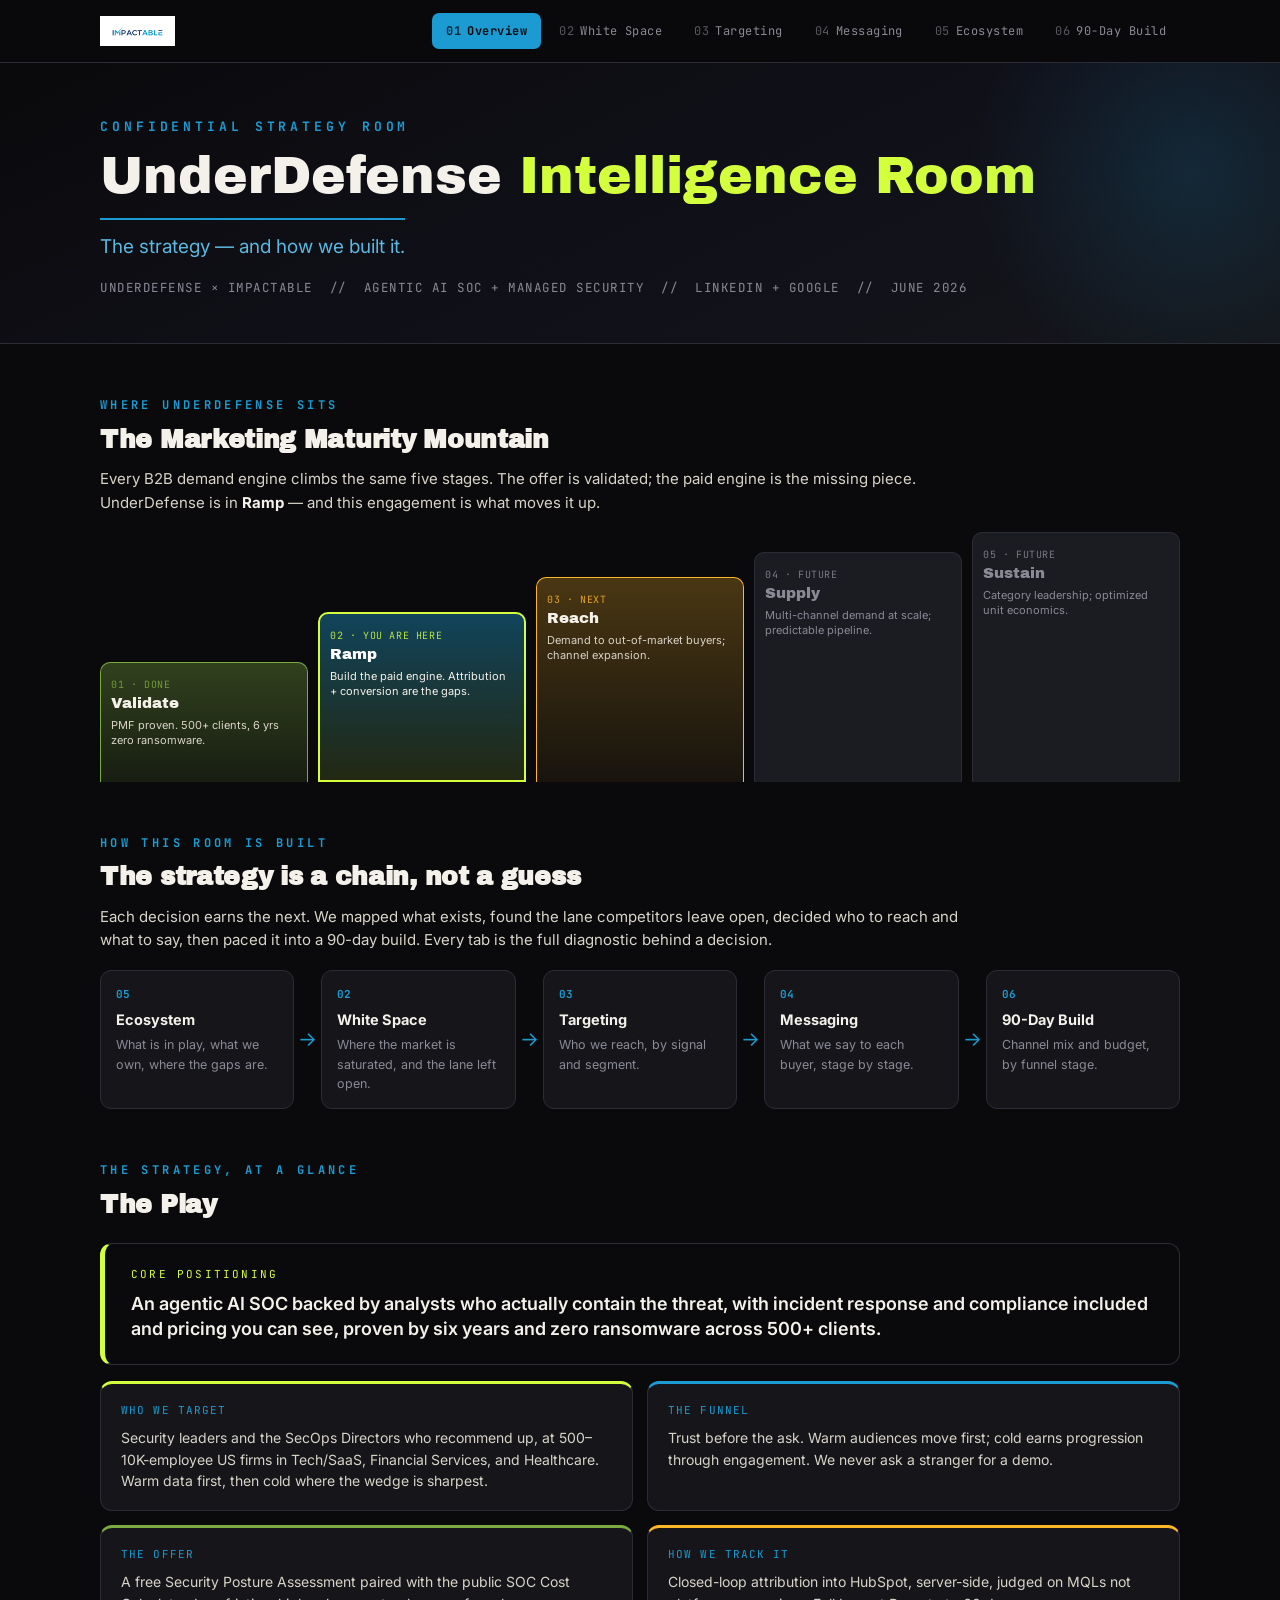
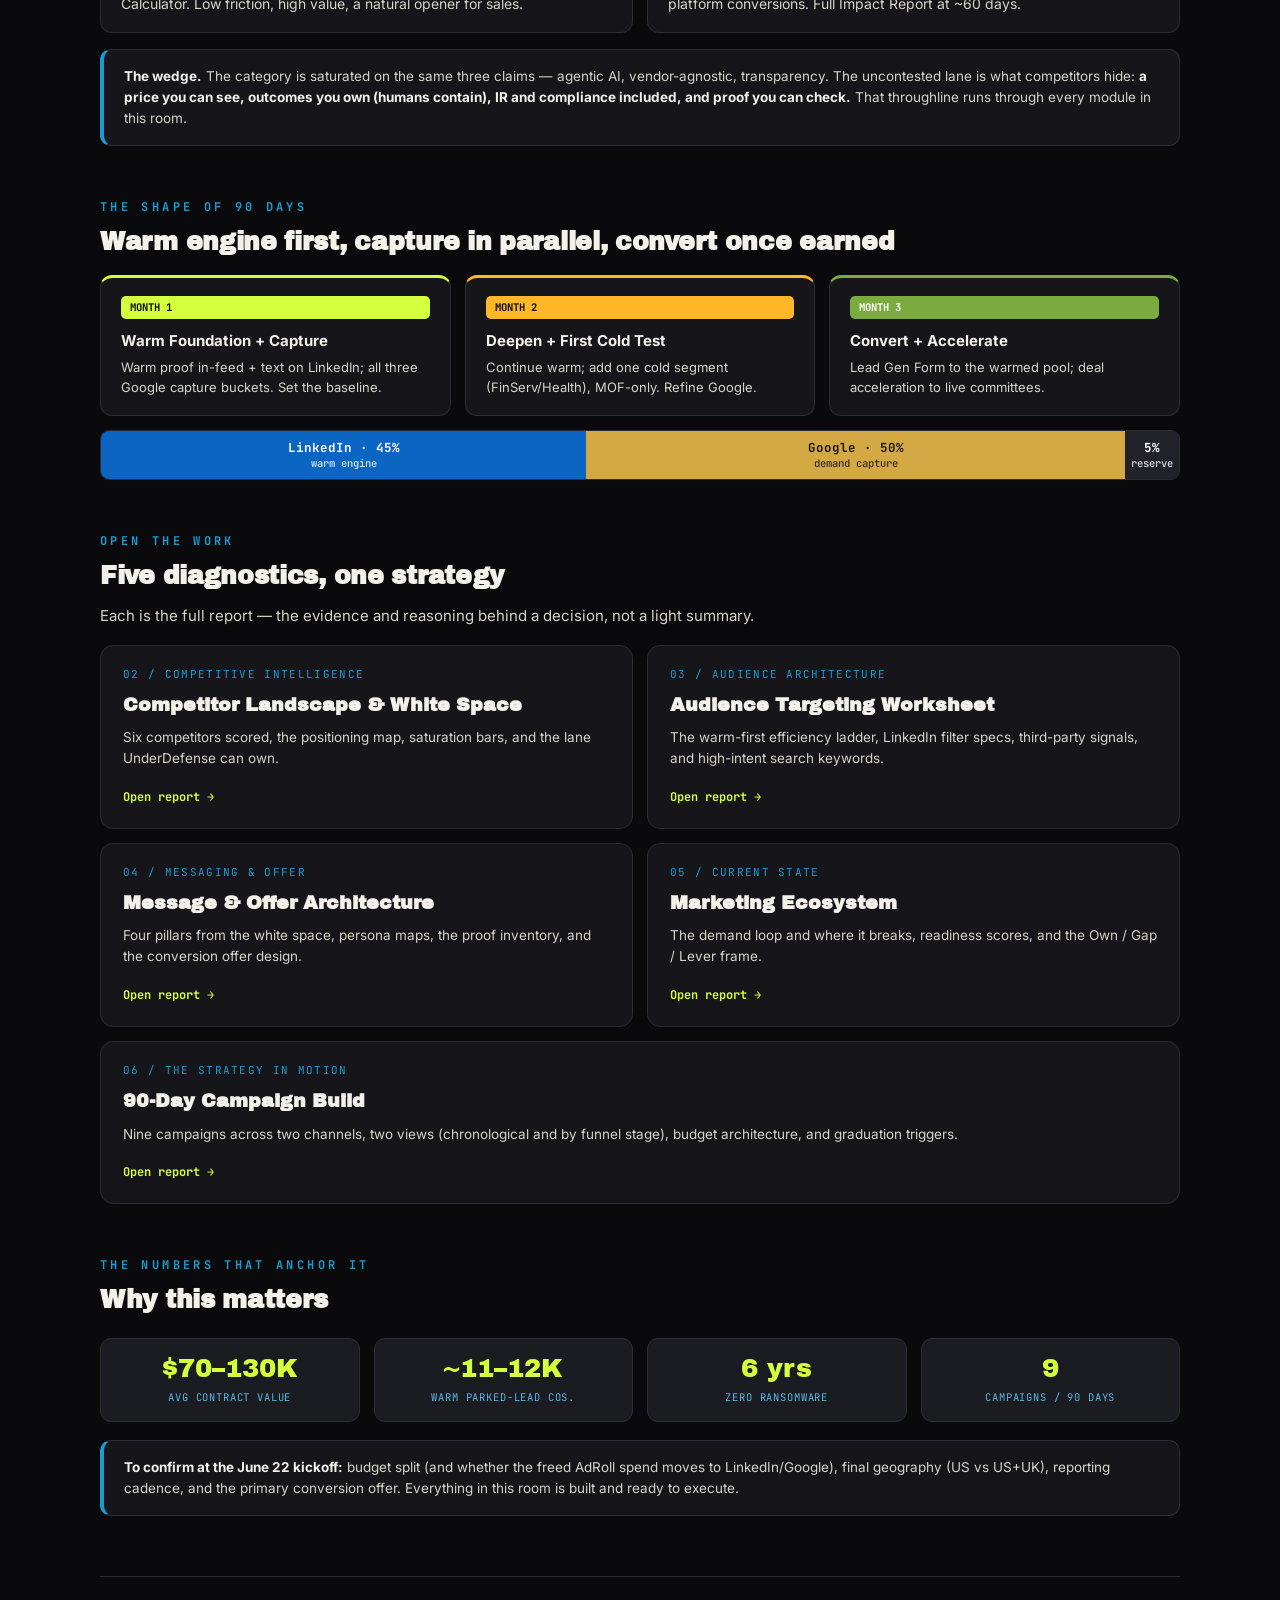
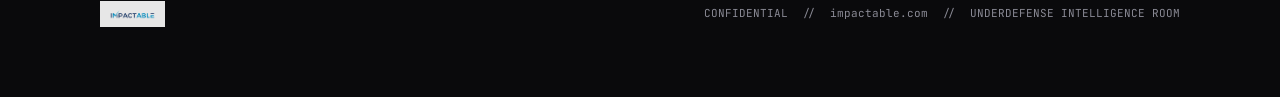
==== index.html @ 47cb58b0 "Rename index (5).html to index.html" ====
<!DOCTYPE html><html lang="en"><head>
<meta charset="utf-8"><meta name="viewport" content="width=device-width,initial-scale=1"><meta name="robots" content="noindex,nofollow">
<title>UnderDefense Intelligence Room — Impactable</title>
<link rel="preconnect" href="https://fonts.googleapis.com"><link rel="preconnect" href="https://fonts.gstatic.com" crossorigin>
<link href="https://fonts.googleapis.com/css2?family=Archivo+Black&family=Inter:wght@400;500;600;700;800;900&family=JetBrains+Mono:wght@400;500;700&display=swap" rel="stylesheet">
<style>
/* ============================================================
   UNDERDEFENSE INTELLIGENCE ROOM — Shared Design System
   Impactable Brand Bible v2
   Linked by every page. Edit tokens here; all pages update.
   ============================================================ */
:root{
  --asphalt:#0A0A0C; --concrete:#15151A; --court:#22222A; --court2:#1B1B22;
  --border:#2C2C36; --border2:#393943;
  --blue:#1B9BD1; --blue-soft:#5BB8E0;
  --canopy:#D4FF3D; --moss:#7BAA3E; --rust:#8B3A1A; --terra:#C4521F; --clay:#FFB627;
  --bone:#F4F1EA; --chalk:#D8D4C8; --muted:#8A8A95;
  --li:#0A66C2; --gold:#D4A843;
  --maxw:1140px;
}
*{box-sizing:border-box;margin:0;padding:0}
html{scroll-behavior:smooth}
body{background:var(--asphalt);color:var(--bone);font-family:'Inter',system-ui,sans-serif;line-height:1.55;-webkit-font-smoothing:antialiased}
a{color:inherit;text-decoration:none}
.wrap{max-width:var(--maxw);margin:0 auto;padding:0 30px}
.mono{font-family:'JetBrains Mono',monospace}

/* ---------- top tab nav (shared) ---------- */
.nav{position:sticky;top:0;z-index:50;background:rgba(10,10,12,.86);backdrop-filter:blur(12px);border-bottom:1px solid var(--border)}
.nav .row{display:flex;align-items:center;gap:24px;height:62px;max-width:var(--maxw);margin:0 auto;padding:0 30px}
.brandmark{width:128px;height:30px;background-image:url('[data-uri]');background-size:contain;background-repeat:no-repeat;background-position:left center;flex:0 0 auto}
.tabs{display:flex;gap:4px;margin-left:auto;overflow-x:auto;scrollbar-width:none}
.tabs::-webkit-scrollbar{display:none}
.tab{font-family:'JetBrains Mono',monospace;font-size:12px;letter-spacing:.04em;color:var(--muted);padding:8px 13px;border-radius:7px;white-space:nowrap;border:1px solid transparent;transition:.15s}
.tab:hover{color:var(--bone);background:var(--concrete)}
.tab.active{color:var(--asphalt);background:var(--blue);font-weight:700}
.tab .n{opacity:.6;margin-right:6px}
.tab.active .n{opacity:.8}

/* ---------- section scaffolding ---------- */
.seckick{font-family:'JetBrains Mono',monospace;font-size:12px;letter-spacing:.28em;color:var(--blue);font-weight:700;text-transform:uppercase;margin-top:52px}
h2.sec{font-family:'Archivo Black',sans-serif;font-size:25px;margin:6px 0 8px;letter-spacing:-.3px}
.lead{color:var(--chalk);font-size:15px;max-width:880px;margin:6px 0 18px}
.lead b{color:var(--bone)}

/* ---------- hero ---------- */
.hero{background:linear-gradient(155deg,#0A0A0C 0%,#101019 55%,#15151A 100%);border-bottom:1px solid var(--border);padding:54px 0 46px;position:relative;overflow:hidden}
.hero::after{content:"";position:absolute;right:-150px;top:-130px;width:480px;height:480px;background:radial-gradient(circle,rgba(27,155,209,.16),transparent 65%)}
.hk{font-family:'JetBrains Mono',monospace;font-size:13px;letter-spacing:.3em;color:var(--blue);font-weight:700}
.htitle{font-family:'Archivo Black',sans-serif;font-size:52px;line-height:1.02;margin:12px 0 4px}
.htitle .c{color:var(--canopy)}
.hsub{font-size:19px;color:var(--blue-soft);margin-top:12px;border-top:2px solid var(--blue);padding-top:12px;display:inline-block}
.hmeta{font-family:'JetBrains Mono',monospace;font-size:12.5px;color:var(--muted);margin-top:16px;letter-spacing:.04em}

/* ---------- generic cards ---------- */
.grid{display:flex;flex-wrap:wrap;gap:14px}
.g2>*{flex:1 1 calc(50% - 7px)}.g3>*{flex:1 1 calc(33.333% - 10px)}.g4>*{flex:1 1 calc(25% - 11px)}
.card{background:var(--concrete);border:1px solid var(--border);border-radius:12px;padding:18px 20px}
.card.acc-blue{border-top:3px solid var(--blue)}.card.acc-canopy{border-top:3px solid var(--canopy)}
.card.acc-moss{border-top:3px solid var(--moss)}.card.acc-terra{border-top:3px solid var(--terra)}.card.acc-clay{border-top:3px solid var(--clay)}

/* ---------- callouts ---------- */
.callout{background:var(--asphalt);border:1px solid var(--border);border-left:5px solid var(--canopy);border-radius:12px;padding:22px 26px;margin-top:18px}
.callout .l{font-family:'JetBrains Mono',monospace;font-size:11px;letter-spacing:.2em;color:var(--canopy);text-transform:uppercase;margin-bottom:8px}
.callout p{font-size:18px;font-weight:600;color:var(--bone);line-height:1.42}
.note{background:var(--concrete);border:1px solid var(--border);border-left:4px solid var(--blue);border-radius:11px;padding:16px 20px;margin-top:16px;font-size:13.5px;color:var(--chalk)}
.note b{color:var(--bone)}

/* ---------- pills / badges ---------- */
.pill{font-family:'JetBrains Mono',monospace;font-size:10.5px;font-weight:700;padding:3px 9px;border-radius:5px;text-transform:uppercase}
.p-moss{background:var(--moss);color:#fff}.p-rust{background:var(--rust);color:#fff}.p-clay{background:var(--clay);color:var(--asphalt)}
.p-blue{background:var(--blue);color:#fff}.p-canopy{background:var(--canopy);color:var(--asphalt)}.p-gray{background:var(--court);color:var(--muted);border:1px solid var(--border2)}

/* ---------- tables ---------- */
table.grid-t{width:100%;border-collapse:collapse;margin-top:10px;font-size:13.5px;background:var(--concrete);border-radius:10px;overflow:hidden}
table.grid-t th{background:var(--court);color:var(--bone);font-family:'JetBrains Mono',monospace;font-size:11px;letter-spacing:.06em;text-transform:uppercase;text-align:left;padding:11px 14px;font-weight:700}
table.grid-t td{padding:11px 14px;border-top:1px solid var(--border);color:var(--chalk);vertical-align:top}
table.grid-t td b{color:var(--bone)}

/* ---------- story arc ---------- */
.arc{display:flex;align-items:stretch;gap:0;margin-top:18px;flex-wrap:wrap}
.arcstep{flex:1;min-width:150px;background:var(--concrete);border:1px solid var(--border);border-radius:11px;padding:15px;position:relative}
.arcstep .num{font-family:'JetBrains Mono',monospace;font-size:11px;color:var(--blue);font-weight:700}
.arcstep h4{font-size:14.5px;margin:6px 0 4px;color:var(--bone)}
.arcstep p{font-size:12.5px;color:var(--muted)}
.arcarrow{display:flex;align-items:center;color:var(--blue);font-size:20px;padding:0 4px}

/* ---------- module directory cards ---------- */
.mod{display:block;background:var(--concrete);border:1px solid var(--border);border-radius:13px;padding:20px 22px;transition:.16s;position:relative;overflow:hidden}
.mod:hover{border-color:var(--blue);transform:translateY(-2px)}
.mod .tagn{font-family:'JetBrains Mono',monospace;font-size:11px;color:var(--blue);letter-spacing:.12em}
.mod h3{font-family:'Archivo Black',sans-serif;font-size:19px;margin:7px 0 8px;color:var(--bone)}
.mod p{font-size:13.5px;color:var(--chalk);margin-bottom:14px}
.mod .open{font-family:'JetBrains Mono',monospace;font-size:12px;color:var(--canopy);font-weight:700}
.mod .open::after{content:" →"}

/* ---------- key numbers band ---------- */
.band{display:flex;flex-wrap:wrap;gap:14px;margin-top:18px}.band>*{flex:1 1 calc(25% - 11px)}
.stat{background:var(--court2);border:1px solid var(--border);border-radius:11px;padding:16px;text-align:center}
.stat .v{font-family:'Archivo Black',sans-serif;font-size:26px;color:var(--canopy);line-height:1}
.stat .k{font-family:'JetBrains Mono',monospace;font-size:10.5px;color:var(--blue-soft);text-transform:uppercase;letter-spacing:.08em;margin-top:8px}

/* ---------- budget bar ---------- */
.bbar{display:flex;height:50px;border-radius:9px;overflow:hidden;border:1px solid var(--border);margin-top:14px;font-family:'JetBrains Mono',monospace;font-weight:700}
.bbar div{display:flex;flex-direction:column;align-items:center;justify-content:center;font-size:12.5px;color:#fff;line-height:1.3}
.bbar div span{font-size:10.5px;font-weight:500;opacity:.85}
.b-li{background:var(--li);flex:45}.b-g{background:var(--gold);color:#1a1a1a !important;flex:50}.b-r{background:var(--court);flex:5}

/* ---------- footer ---------- */
.foot{margin-top:60px;border-top:1px solid var(--border);padding:24px 0 70px;display:flex;justify-content:space-between;align-items:center;flex-wrap:wrap;gap:14px}
.foot .fm{width:110px;height:26px;background-image:url('[data-uri]');background-size:contain;background-repeat:no-repeat;opacity:.9}
.foot .ft{font-family:'JetBrains Mono',monospace;font-size:11px;color:var(--muted)}

@media(max-width:820px){
  .g2>*,.g3>*,.g4>*,.band>*{flex:1 1 100%}
  .htitle{font-size:36px}
  .nav .row{gap:12px}.brandmark{width:104px}
  .arcarrow{transform:rotate(90deg)}
}

/* ============================================================
   REPORT-PAGE COMPONENTS (shared by tabs 02-06)
   ============================================================ */
/* compact report hero */
.rhero{padding:48px 0 32px;border-bottom:1px solid var(--border);background:linear-gradient(155deg,#0A0A0C 0%,#121219 60%,#15151A 100%);position:relative;overflow:hidden}
.rhero::after{content:"";position:absolute;right:-130px;top:-120px;width:420px;height:420px;background:radial-gradient(circle,rgba(27,155,209,.14),transparent 65%)}
.rhero h1{font-family:'Archivo Black',sans-serif;font-size:42px;line-height:1.03;margin:10px 0 4px;letter-spacing:-.4px}
.rhero h1 .c{color:var(--canopy)}
.rhero .rsub{font-size:17px;color:var(--blue-soft);margin-top:10px;border-top:2px solid var(--blue);padding-top:10px;display:inline-block}
.rhero .rmeta{font-family:'JetBrains Mono',monospace;font-size:12px;color:var(--muted);margin-top:12px;letter-spacing:.03em}

/* field / detail table */
.fd{width:100%;border-collapse:collapse;margin-top:10px;background:var(--concrete);border-radius:10px;overflow:hidden;font-size:13.5px}
.fd td{border-top:1px solid var(--border);padding:10px 14px;vertical-align:top}
.fd tr:first-child td{border-top:none}
.fd td.k{font-family:'JetBrains Mono',monospace;font-size:11px;color:var(--blue-soft);text-transform:uppercase;width:200px;letter-spacing:.03em;background:var(--court2)}
.fd td.v{color:var(--chalk)} .fd td.v b{color:var(--bone)}

/* competitor card */
.compcard{background:var(--concrete);border:1px solid var(--border);border-radius:12px;overflow:hidden;margin-bottom:14px}
.compcard .ch{display:flex;justify-content:space-between;align-items:baseline;gap:12px;padding:14px 18px;border-bottom:2px solid var(--blue);background:var(--court2)}
.compcard .ch h3{font-family:'Archivo Black',sans-serif;font-size:18px}
.compcard .ch .cmeta{font-family:'JetBrains Mono',monospace;font-size:11px;color:var(--muted);text-align:right}

/* pillar block */
.pillar{margin-top:20px}
.pillar .ph{font-family:'Archivo Black',sans-serif;font-size:18px;padding-bottom:7px;border-bottom:2px solid var(--blue);margin-bottom:6px}
.pillar.acc-terra .ph{border-color:var(--terra)} .pillar.acc-moss .ph{border-color:var(--moss)}
.pillar.acc-blue .ph{border-color:var(--blue)} .pillar.acc-clay .ph{border-color:var(--clay)}
.sample{color:var(--muted);font-style:italic}

/* funnel stage block */
.stage{border:1px solid var(--border);border-radius:12px;padding:16px 18px;margin-top:12px;background:var(--concrete)}
.stage.s-tof{border-top:3px solid var(--terra)} .stage.s-mof{border-top:3px solid var(--clay)}
.stage.s-bof{border-top:3px solid var(--moss)} .stage.s-accel{border-top:3px solid var(--blue)}
.stage .sh{display:flex;align-items:baseline;gap:12px;margin-bottom:6px;flex-wrap:wrap}
.stage .sh h4{font-family:'Archivo Black',sans-serif;font-size:16px}
.stage .sh .goal{font-family:'JetBrains Mono',monospace;font-size:12px;color:var(--blue-soft)}
.stage p{font-size:13.5px;color:var(--chalk)}
.stage .fmt{font-family:'JetBrains Mono',monospace;font-size:11.5px;color:var(--muted);margin-top:8px}
.stage .fmt b{color:var(--chalk)}

/* tier label + warm pool block (targeting-style, shared) */
.tierlabel{font-family:'JetBrains Mono',monospace;font-size:12.5px;letter-spacing:.16em;text-transform:uppercase;font-weight:700;margin:24px 0 10px;display:flex;align-items:center;gap:10px}
.tierlabel .dot{width:10px;height:10px;border-radius:2px}

/* own/gap/lever columns (ecosystem) */
.ogl{display:flex;flex-wrap:wrap;gap:14px;margin-top:14px}.ogl>.col{flex:1 1 calc(33.333% - 10px)}
.ogl .col{border:1px solid var(--border);border-radius:12px;padding:16px 18px;background:var(--concrete)}
.ogl .col h4{font-family:'Archivo Black',sans-serif;font-size:15px;margin-bottom:10px;display:flex;align-items:center;gap:8px}
.ogl .own h4{color:var(--canopy)} .ogl .gap h4{color:var(--clay)} .ogl .lever h4{color:var(--blue-soft)}
.ogl ul{list-style:none} .ogl li{font-size:13px;color:var(--chalk);padding-left:15px;position:relative;margin-bottom:8px;line-height:1.45}
.ogl li::before{content:"";position:absolute;left:0;top:7px;width:6px;height:6px;border-radius:50%}
.ogl .own li::before{background:var(--canopy)} .ogl .gap li::before{background:var(--clay)} .ogl .lever li::before{background:var(--blue)}
@media(max-width:820px){.ogl>.col{flex:1 1 100%}}

/* ============================================================
   RICH COMPONENTS v2 — shared device family for rebuilt pages
   (banners, scorecards, bars, framework blocks, matrices)
   ============================================================ */
/* channel/section banner (from 90-day build, generalized) */
.xbanner{display:flex;align-items:center;gap:11px;padding:11px 16px;border-radius:9px;margin:18px 0 12px;font-weight:700;font-size:14.5px}
.xbanner .br{margin-left:auto;font-family:'JetBrains Mono',monospace;font-size:12px;font-weight:500;opacity:.9}
.xb-blue{background:linear-gradient(90deg,rgba(27,155,209,.30),rgba(27,155,209,.05));border-left:3px solid var(--blue);color:#bfe6f7}
.xb-canopy{background:linear-gradient(90deg,rgba(212,255,61,.22),rgba(212,255,61,.03));border-left:3px solid var(--canopy);color:#e6ffa0}
.xb-terra{background:linear-gradient(90deg,rgba(196,82,31,.28),rgba(196,82,31,.05));border-left:3px solid var(--terra);color:#f0b49a}
.xb-clay{background:linear-gradient(90deg,rgba(255,182,39,.26),rgba(255,182,39,.04));border-left:3px solid var(--clay);color:#ffd98a}
.xb-moss{background:linear-gradient(90deg,rgba(123,170,62,.30),rgba(123,170,62,.05));border-left:3px solid var(--moss);color:#cfe6a0}

/* scorecard (competitor / persona signature card) */
.score{background:var(--concrete);border:1px solid var(--border);border-radius:13px;overflow:hidden;margin-bottom:14px}
.score .sc-h{display:flex;align-items:center;gap:14px;padding:15px 18px;background:var(--court2);border-bottom:1px solid var(--border)}
.score .sc-rank{font-family:'Archivo Black',sans-serif;font-size:22px;color:var(--asphalt);background:var(--blue);width:42px;height:42px;border-radius:9px;display:flex;align-items:center;justify-content:center;flex:0 0 auto}
.score .sc-t{flex:1}
.score .sc-t h3{font-family:'Archivo Black',sans-serif;font-size:18px;line-height:1.1}
.score .sc-t .sub{font-family:'JetBrains Mono',monospace;font-size:11px;color:var(--muted);margin-top:3px}
.score .sc-meter{flex:0 0 auto;text-align:right}
.score .sc-meter .lab{font-family:'JetBrains Mono',monospace;font-size:9.5px;color:var(--muted);text-transform:uppercase;letter-spacing:.1em}
.score .sc-body{padding:15px 18px;display:flex;flex-wrap:wrap;gap:10px 22px}.score .sc-row{flex:1 1 calc(50% - 11px)}
.score .sc-row{font-size:13px}
.score .sc-row .k{font-family:'JetBrains Mono',monospace;font-size:10px;color:var(--blue-soft);text-transform:uppercase;letter-spacing:.06em;display:block;margin-bottom:2px}
.score .sc-row .v{color:var(--chalk)}
.score .sc-take{padding:12px 18px;background:rgba(27,155,209,.06);border-top:1px solid var(--border);font-size:13px;color:var(--chalk)}
.score .sc-take b{color:var(--bone)}
@media(max-width:820px){.score .sc-row{flex:1 1 100%}}

/* horizontal meter bar (saturation, intensity) */
.meter{height:7px;border-radius:4px;background:var(--court);overflow:hidden;margin-top:6px;width:120px}
.meter > i{display:block;height:100%;border-radius:4px}
.bar-row{display:flex;align-items:center;gap:14px;padding:9px 0;border-bottom:1px solid var(--border)}.bar-row .bl{flex:0 0 220px}.bar-row .bt{flex:1}.bar-row .bv{flex:0 0 74px}
.bar-row .bl{font-size:13.5px;color:var(--bone);font-weight:600}
.bar-row .bt{height:22px;border-radius:5px;background:var(--court);overflow:hidden;position:relative}
.bar-row .bt > i{display:block;height:100%;border-radius:5px}
.bar-row .bv{font-family:'JetBrains Mono',monospace;font-size:12px;text-align:right;color:var(--chalk)}

/* two-axis positioning map */
.posmap{position:relative;background:var(--concrete);border:1px solid var(--border);border-radius:13px;height:420px;margin-top:14px;overflow:hidden}
.posmap .axis{position:absolute;background:var(--border2)}
.posmap .axl{position:absolute;font-family:'JetBrains Mono',monospace;font-size:10px;color:var(--muted);text-transform:uppercase;letter-spacing:.1em}
.posmap .dot{position:absolute;transform:translate(-50%,-50%);text-align:center}
.posmap .dot .pt{width:13px;height:13px;border-radius:50%;margin:0 auto 4px;border:2px solid var(--asphalt);box-shadow:0 0 0 1px rgba(255,255,255,.15)}
.posmap .dot .nm{font-size:11px;color:var(--bone);font-weight:600;white-space:nowrap}
.posmap .zone{position:absolute;border:1.5px dashed var(--canopy);border-radius:12px;background:rgba(212,255,61,.06)}
.posmap .zlab{position:absolute;font-family:'JetBrains Mono',monospace;font-size:10px;color:var(--canopy);font-weight:700;letter-spacing:.08em}

/* numbered framework steps (ladder/flow) */
.ladder{display:flex;flex-direction:column;gap:10px;margin-top:14px}
.rung{display:flex;gap:14px;align-items:stretch;background:var(--concrete);border:1px solid var(--border);border-radius:12px;overflow:hidden}
.rung .rn{flex:0 0 64px;display:flex;align-items:center;justify-content:center;font-family:'Archivo Black',sans-serif;font-size:26px;color:var(--asphalt)}
.rung .rc{padding:14px 16px;flex:1}
.rung .rc h4{font-size:15.5px;color:var(--bone);margin-bottom:3px}
.rung .rc p{font-size:13px;color:var(--chalk)}
.rung .rc .rmeta{font-family:'JetBrains Mono',monospace;font-size:11px;color:var(--muted);margin-top:6px}
.rung.r-canopy .rn{background:var(--canopy)} .rung.r-blue .rn{background:var(--blue)} .rung.r-terra .rn{background:var(--terra);color:#fff} .rung.r-moss .rn{background:var(--moss);color:#fff} .rung.r-clay .rn{background:var(--clay)}

/* mini stat inline chips */
.chips{display:flex;flex-wrap:wrap;gap:8px;margin-top:10px}
.chip{background:var(--court2);border:1px solid var(--border);border-radius:8px;padding:8px 13px}
.chip .cv{font-family:'Archivo Black',sans-serif;font-size:17px;color:var(--canopy);line-height:1}
.chip .ck{font-family:'JetBrains Mono',monospace;font-size:9.5px;color:var(--blue-soft);text-transform:uppercase;letter-spacing:.06em;margin-top:3px}

/* funnel pillar/quadrant grid */
.quad{display:flex;flex-wrap:wrap;gap:12px;margin-top:14px}.quad>*{flex:1 1 calc(50% - 6px)}
.qcell{border:1px solid var(--border);border-radius:12px;padding:16px 18px;background:var(--concrete);border-top:3px solid var(--blue)}
.qcell.q-terra{border-top-color:var(--terra)} .qcell.q-moss{border-top-color:var(--moss)} .qcell.q-clay{border-top-color:var(--clay)} .qcell.q-canopy{border-top-color:var(--canopy)}
.qcell h4{font-family:'Archivo Black',sans-serif;font-size:16px;margin-bottom:4px}
.qcell .qsub{font-family:'JetBrains Mono',monospace;font-size:11px;color:var(--blue-soft);margin-bottom:8px}
.qcell p{font-size:13px;color:var(--chalk)}
@media(max-width:820px){.quad>*{flex:1 1 100%} .bar-row .bl{flex:0 0 120px} .bar-row .bv{flex:0 0 50px}}

/* ecosystem system-loop visual */
.loop{display:flex;align-items:stretch;gap:0;margin-top:14px;flex-wrap:wrap}
.lnode{flex:1;min-width:150px;background:var(--concrete);border:1px solid var(--border);border-radius:11px;padding:13px 14px;text-align:center;position:relative}
.lnode .lk{font-family:'JetBrains Mono',monospace;font-size:9.5px;letter-spacing:.08em;text-transform:uppercase;margin-bottom:5px}
.lnode h4{font-size:13.5px;color:var(--bone);line-height:1.2}
.lnode p{font-size:11px;color:var(--muted);margin-top:4px}
.lnode.own{border-top:3px solid var(--canopy)} .lnode.own .lk{color:var(--canopy)}
.lnode.play{border-top:3px solid var(--blue)} .lnode.play .lk{color:var(--blue-soft)}
.lnode.gap{border-top:3px solid var(--rust)} .lnode.gap .lk{color:#c0654a}
.larr{display:flex;align-items:center;color:var(--blue);font-size:19px;padding:0 5px}
.broken{margin-top:12px;border:1.5px dashed var(--rust);border-radius:10px;padding:11px 16px;background:rgba(139,58,26,.1);font-size:13px;color:#e0a48c;display:flex;align-items:center;gap:10px}
.broken b{color:#e8765a}
@media(max-width:820px){.larr{transform:rotate(90deg)} .lnode{min-width:0}}


/* maturity mountain (overview signature) */
.mountain{display:flex;align-items:flex-end;gap:10px;margin-top:18px;min-height:250px}
.mstage{flex:1;display:flex;flex-direction:column;justify-content:flex-end}
.mbar{border-radius:10px 10px 0 0;padding:14px 10px 12px;border:1px solid var(--border);border-bottom:none;min-height:70px;display:flex;flex-direction:column;justify-content:flex-start}
.mbar .ms{font-family:'JetBrains Mono',monospace;font-size:10px;letter-spacing:.06em;opacity:.85;margin-bottom:4px}
.mbar .mt{font-family:'Archivo Black',sans-serif;font-size:15px;line-height:1.05}
.mbar .md{font-size:11px;margin-top:6px;line-height:1.35}
.m-done{background:linear-gradient(180deg,rgba(123,170,62,.34),rgba(123,170,62,.12));border-color:var(--moss)}
.m-done .ms{color:var(--moss)} .m-done .mt{color:var(--bone)} .m-done .md{color:var(--chalk)}
.m-here{background:linear-gradient(180deg,rgba(27,155,209,.4),rgba(212,255,61,.12));border:2px solid var(--canopy)}
.m-here .ms{color:var(--canopy)} .m-here .mt{color:#fff} .m-here .md{color:var(--bone)}
.m-next{background:linear-gradient(180deg,rgba(255,182,39,.26),rgba(255,182,39,.06));border-color:var(--clay)}
.m-next .ms{color:var(--clay)} .m-next .mt{color:var(--bone)} .m-next .md{color:var(--chalk)}
.m-future{background:var(--court2)}
.m-future .ms{color:var(--muted)} .m-future .mt{color:var(--muted)} .m-future .md{color:var(--muted)}
.mbase{display:flex;gap:10px;margin-top:6px}
.mbase div{flex:1;text-align:center;font-family:'JetBrains Mono',monospace;font-size:10px;color:var(--muted)}
@media(max-width:820px){.mountain{min-height:0;flex-direction:column}.mstage{width:100%}.mbar{min-height:0}}

</style>
</head><body>
<nav class="nav"><div class="row">
  <a class="brandmark" href="index.html" aria-label="Impactable"></a>
  <div class="tabs">
    <a class="tab active" href="index.html"><span class="n">01</span>Overview</a>
    <a class="tab" href="white-space.html"><span class="n">02</span>White Space</a>
    <a class="tab" href="targeting.html"><span class="n">03</span>Targeting</a>
    <a class="tab" href="messaging.html"><span class="n">04</span>Messaging</a>
    <a class="tab" href="ecosystem.html"><span class="n">05</span>Ecosystem</a>
    <a class="tab" href="campaign-build.html"><span class="n">06</span>90-Day Build</a>
  </div>
</div></nav>

<div class="hero"><div class="wrap">
  <div class="hk">CONFIDENTIAL STRATEGY ROOM</div>
  <div class="htitle">UnderDefense <span class="c">Intelligence Room</span></div>
  <div class="hsub">The strategy &mdash; and how we built it.</div>
  <div class="hmeta">UNDERDEFENSE &times; IMPACTABLE &nbsp;//&nbsp; AGENTIC AI SOC + MANAGED SECURITY &nbsp;//&nbsp; LINKEDIN + GOOGLE &nbsp;//&nbsp; JUNE 2026</div>
</div></div>

<div class="wrap">

  <!-- SIGNATURE: MATURITY MOUNTAIN -->
  <div class="seckick">Where UnderDefense sits</div>
  <h2 class="sec">The Marketing Maturity Mountain</h2>
  <p class="lead">Every B2B demand engine climbs the same five stages. The offer is validated; the paid engine is the missing piece. UnderDefense is in <b>Ramp</b> &mdash; and this engagement is what moves it up.</p>
  <div class="mountain">
    <div class="mstage" style="height:120px"><div class="mbar m-done" style="height:120px"><div class="ms">01 &middot; DONE</div><div class="mt">Validate</div><div class="md">PMF proven. 500+ clients, 6 yrs zero ransomware.</div></div></div>
    <div class="mstage" style="height:170px"><div class="mbar m-here" style="height:170px"><div class="ms">02 &middot; YOU ARE HERE</div><div class="mt">Ramp</div><div class="md">Build the paid engine. Attribution + conversion are the gaps.</div></div></div>
    <div class="mstage" style="height:205px"><div class="mbar m-next" style="height:205px"><div class="ms">03 &middot; NEXT</div><div class="mt">Reach</div><div class="md">Demand to out-of-market buyers; channel expansion.</div></div></div>
    <div class="mstage" style="height:230px"><div class="mbar m-future" style="height:230px"><div class="ms">04 &middot; FUTURE</div><div class="mt">Supply</div><div class="md">Multi-channel demand at scale; predictable pipeline.</div></div></div>
    <div class="mstage" style="height:250px"><div class="mbar m-future" style="height:250px"><div class="ms">05 &middot; FUTURE</div><div class="mt">Sustain</div><div class="md">Category leadership; optimized unit economics.</div></div></div>
  </div>

  <!-- STORY ARC -->
  <div class="seckick">How this room is built</div>
  <h2 class="sec">The strategy is a chain, not a guess</h2>
  <p class="lead">Each decision earns the next. We mapped what exists, found the lane competitors leave open, decided who to reach and what to say, then paced it into a 90-day build. Every tab is the full diagnostic behind a decision.</p>
  <div class="arc">
    <div class="arcstep"><div class="num">05</div><h4>Ecosystem</h4><p>What is in play, what we own, where the gaps are.</p></div>
    <div class="arcarrow">&rarr;</div>
    <div class="arcstep"><div class="num">02</div><h4>White Space</h4><p>Where the market is saturated, and the lane left open.</p></div>
    <div class="arcarrow">&rarr;</div>
    <div class="arcstep"><div class="num">03</div><h4>Targeting</h4><p>Who we reach, by signal and segment.</p></div>
    <div class="arcarrow">&rarr;</div>
    <div class="arcstep"><div class="num">04</div><h4>Messaging</h4><p>What we say to each buyer, stage by stage.</p></div>
    <div class="arcarrow">&rarr;</div>
    <div class="arcstep"><div class="num">06</div><h4>90-Day Build</h4><p>Channel mix and budget, by funnel stage.</p></div>
  </div>

  <!-- THE PLAY -->
  <div class="seckick">The strategy, at a glance</div>
  <h2 class="sec">The Play</h2>
  <div class="callout"><div class="l">Core Positioning</div>
    <p>An agentic AI SOC backed by analysts who actually contain the threat, with incident response and compliance included and pricing you can see, proven by six years and zero ransomware across 500+ clients.</p></div>
  <div class="grid g2" style="margin-top:16px">
    <div class="card acc-canopy"><div class="mono" style="font-size:11px;color:var(--blue);letter-spacing:.1em">WHO WE TARGET</div>
      <p style="font-size:14px;color:var(--chalk);margin-top:8px">Security leaders and the SecOps Directors who recommend up, at 500&ndash;10K-employee US firms in Tech/SaaS, Financial Services, and Healthcare. Warm data first, then cold where the wedge is sharpest.</p></div>
    <div class="card acc-blue"><div class="mono" style="font-size:11px;color:var(--blue);letter-spacing:.1em">THE FUNNEL</div>
      <p style="font-size:14px;color:var(--chalk);margin-top:8px">Trust before the ask. Warm audiences move first; cold earns progression through engagement. We never ask a stranger for a demo.</p></div>
    <div class="card acc-moss"><div class="mono" style="font-size:11px;color:var(--blue);letter-spacing:.1em">THE OFFER</div>
      <p style="font-size:14px;color:var(--chalk);margin-top:8px">A free Security Posture Assessment paired with the public SOC Cost Calculator. Low friction, high value, a natural opener for sales.</p></div>
    <div class="card acc-clay"><div class="mono" style="font-size:11px;color:var(--blue);letter-spacing:.1em">HOW WE TRACK IT</div>
      <p style="font-size:14px;color:var(--chalk);margin-top:8px">Closed-loop attribution into HubSpot, server-side, judged on MQLs not platform conversions. Full Impact Report at ~60 days.</p></div>
  </div>
  <div class="note"><b>The wedge.</b> The category is saturated on the same three claims &mdash; agentic AI, vendor-agnostic, transparency. The uncontested lane is what competitors hide: <b>a price you can see, outcomes you own (humans contain), IR and compliance included, and proof you can check.</b> That throughline runs through every module in this room.</div>

  <!-- 90-DAY SHAPE -->
  <div class="seckick">The shape of 90 days</div>
  <h2 class="sec">Warm engine first, capture in parallel, convert once earned</h2>
  <div class="grid g3" style="margin-top:14px">
    <div class="card acc-canopy"><div class="pill p-canopy">MONTH 1</div><h4 style="margin:10px 0 5px;font-size:15px">Warm Foundation + Capture</h4><p style="font-size:13px;color:var(--chalk)">Warm proof in-feed + text on LinkedIn; all three Google capture buckets. Set the baseline.</p></div>
    <div class="card acc-clay"><div class="pill p-clay">MONTH 2</div><h4 style="margin:10px 0 5px;font-size:15px">Deepen + First Cold Test</h4><p style="font-size:13px;color:var(--chalk)">Continue warm; add one cold segment (FinServ/Health), MOF-only. Refine Google.</p></div>
    <div class="card acc-moss"><div class="pill p-moss">MONTH 3</div><h4 style="margin:10px 0 5px;font-size:15px">Convert + Accelerate</h4><p style="font-size:13px;color:var(--chalk)">Lead Gen Form to the warmed pool; deal acceleration to live committees.</p></div>
  </div>
  <div class="bbar">
    <div class="b-li">LinkedIn &middot; 45%<span>warm engine</span></div>
    <div class="b-g">Google &middot; 50%<span>demand capture</span></div>
    <div class="b-r">5%<span>reserve</span></div>
  </div>

  <!-- MODULE DIRECTORY -->
  <div class="seckick">Open the work</div>
  <h2 class="sec">Five diagnostics, one strategy</h2>
  <p class="lead">Each is the full report &mdash; the evidence and reasoning behind a decision, not a light summary.</p>
  <div class="grid g2" style="margin-top:14px">
    <a class="mod" href="white-space.html"><div class="tagn">02 / COMPETITIVE INTELLIGENCE</div><h3>Competitor Landscape &amp; White Space</h3><p>Six competitors scored, the positioning map, saturation bars, and the lane UnderDefense can own.</p><span class="open">Open report</span></a>
    <a class="mod" href="targeting.html"><div class="tagn">03 / AUDIENCE ARCHITECTURE</div><h3>Audience Targeting Worksheet</h3><p>The warm-first efficiency ladder, LinkedIn filter specs, third-party signals, and high-intent search keywords.</p><span class="open">Open report</span></a>
    <a class="mod" href="messaging.html"><div class="tagn">04 / MESSAGING &amp; OFFER</div><h3>Message &amp; Offer Architecture</h3><p>Four pillars from the white space, persona maps, the proof inventory, and the conversion offer design.</p><span class="open">Open report</span></a>
    <a class="mod" href="ecosystem.html"><div class="tagn">05 / CURRENT STATE</div><h3>Marketing Ecosystem</h3><p>The demand loop and where it breaks, readiness scores, and the Own / Gap / Lever frame.</p><span class="open">Open report</span></a>
    <a class="mod" href="campaign-build.html" style="flex-basis:100%"><div class="tagn">06 / THE STRATEGY IN MOTION</div><h3>90-Day Campaign Build</h3><p>Nine campaigns across two channels, two views (chronological and by funnel stage), budget architecture, and graduation triggers.</p><span class="open">Open report</span></a>
  </div>

  <!-- KEY NUMBERS -->
  <div class="seckick">The numbers that anchor it</div>
  <h2 class="sec">Why this matters</h2>
  <div class="band">
    <div class="stat"><div class="v">$70&ndash;130K</div><div class="k">Avg contract value</div></div>
    <div class="stat"><div class="v">~11&ndash;12K</div><div class="k">Warm parked-lead cos.</div></div>
    <div class="stat"><div class="v">6 yrs</div><div class="k">Zero ransomware</div></div>
    <div class="stat"><div class="v">9</div><div class="k">Campaigns / 90 days</div></div>
  </div>
  <div class="note" style="margin-top:18px"><b>To confirm at the June 22 kickoff:</b> budget split (and whether the freed AdRoll spend moves to LinkedIn/Google), final geography (US vs US+UK), reporting cadence, and the primary conversion offer. Everything in this room is built and ready to execute.</div>

  <div class="foot"><div class="fm"></div><div class="ft">CONFIDENTIAL &nbsp;//&nbsp; impactable.com &nbsp;//&nbsp; UNDERDEFENSE INTELLIGENCE ROOM</div></div>

</div></body></html>
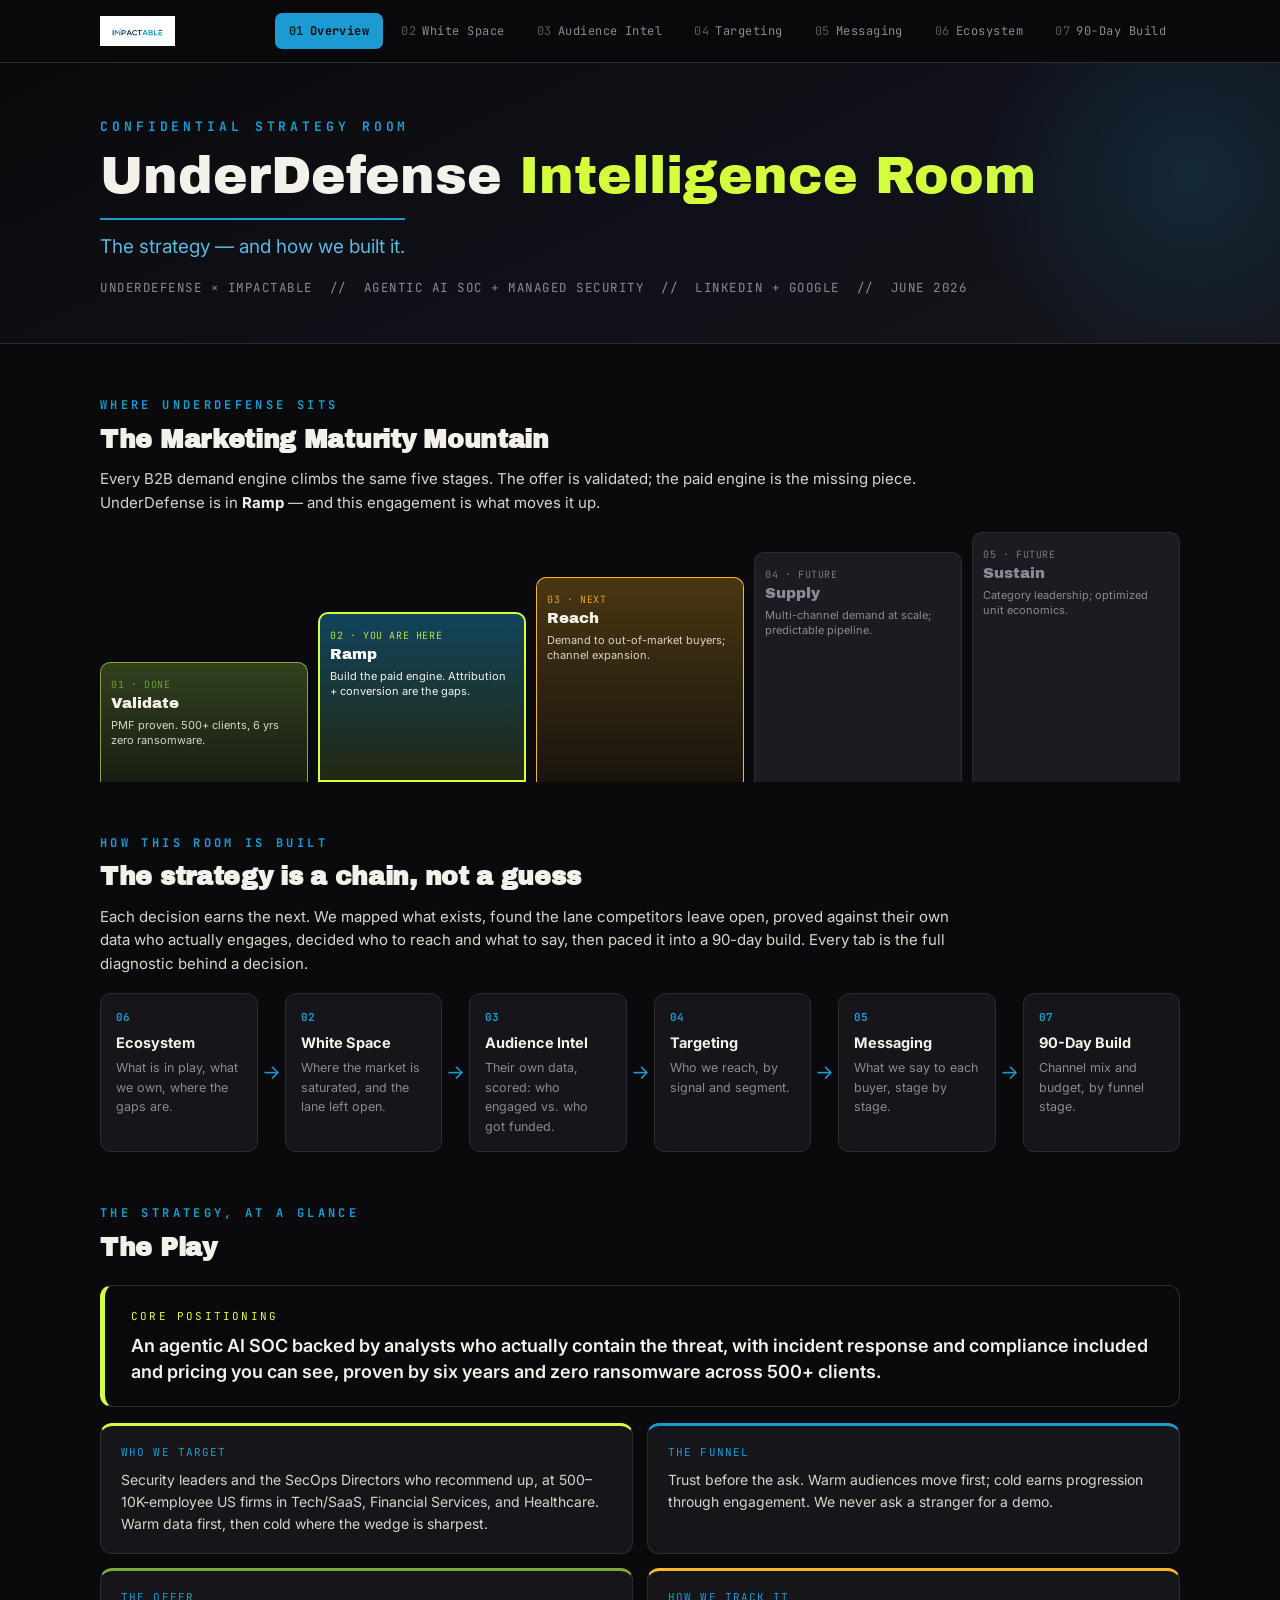
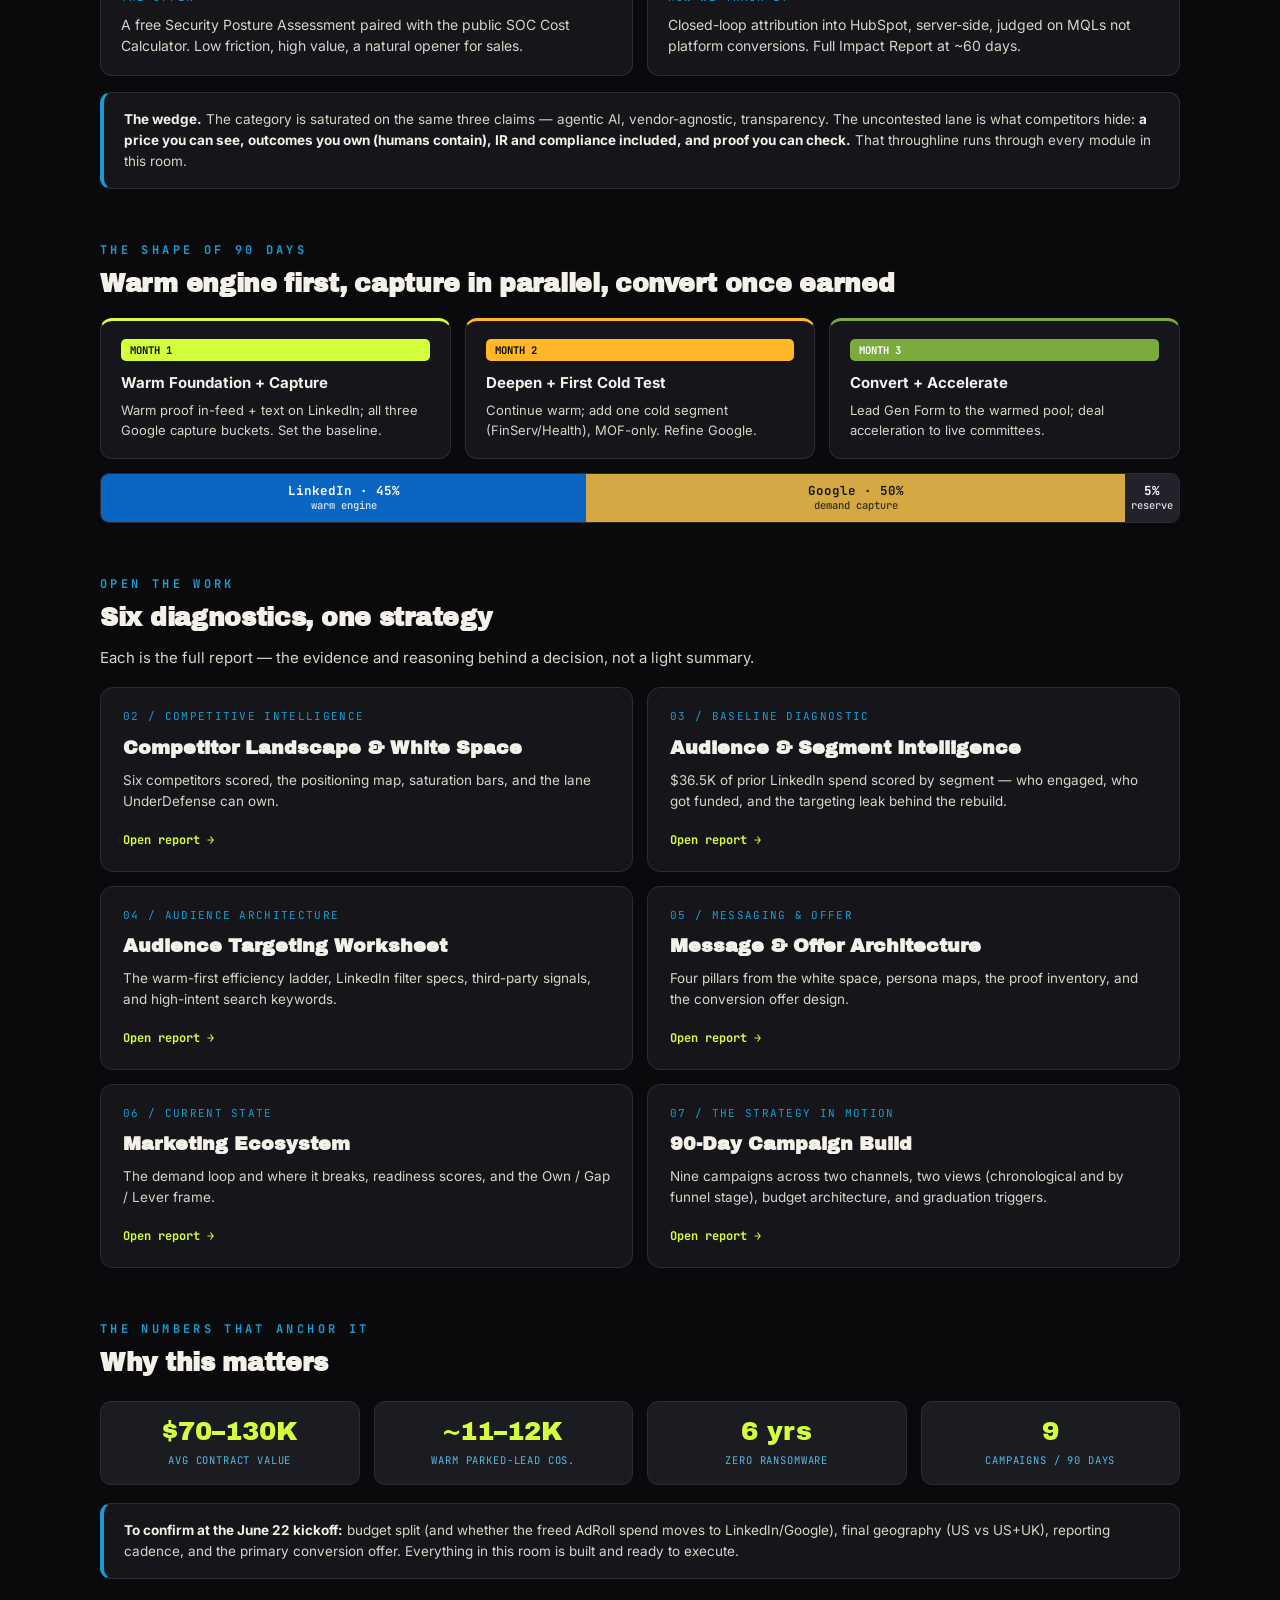
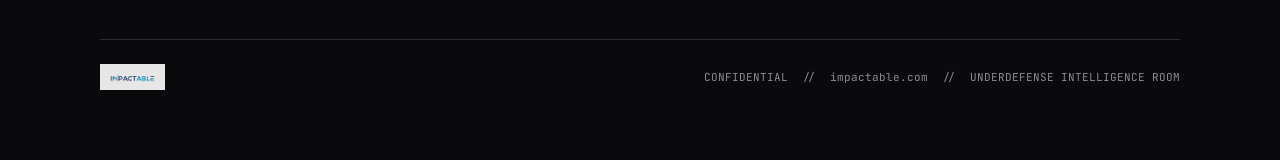
==== commit baf53f41: "Add Audience & Segment Intelligence diagnostic; update White Space & Messaging to data-sovereignty w" ====
--- a/index.html
+++ b/index.html
@@ -289,10 +289,11 @@
   <div class="tabs">
     <a class="tab active" href="index.html"><span class="n">01</span>Overview</a>
     <a class="tab" href="white-space.html"><span class="n">02</span>White Space</a>
-    <a class="tab" href="targeting.html"><span class="n">03</span>Targeting</a>
-    <a class="tab" href="messaging.html"><span class="n">04</span>Messaging</a>
-    <a class="tab" href="ecosystem.html"><span class="n">05</span>Ecosystem</a>
-    <a class="tab" href="campaign-build.html"><span class="n">06</span>90-Day Build</a>
+    <a class="tab" href="audience-intel.html"><span class="n">03</span>Audience Intel</a>
+    <a class="tab" href="targeting.html"><span class="n">04</span>Targeting</a>
+    <a class="tab" href="messaging.html"><span class="n">05</span>Messaging</a>
+    <a class="tab" href="ecosystem.html"><span class="n">06</span>Ecosystem</a>
+    <a class="tab" href="campaign-build.html"><span class="n">07</span>90-Day Build</a>
   </div>
 </div></nav>
 
@@ -320,17 +321,19 @@
   <!-- STORY ARC -->
   <div class="seckick">How this room is built</div>
   <h2 class="sec">The strategy is a chain, not a guess</h2>
-  <p class="lead">Each decision earns the next. We mapped what exists, found the lane competitors leave open, decided who to reach and what to say, then paced it into a 90-day build. Every tab is the full diagnostic behind a decision.</p>
+  <p class="lead">Each decision earns the next. We mapped what exists, found the lane competitors leave open, proved against their own data who actually engages, decided who to reach and what to say, then paced it into a 90-day build. Every tab is the full diagnostic behind a decision.</p>
   <div class="arc">
-    <div class="arcstep"><div class="num">05</div><h4>Ecosystem</h4><p>What is in play, what we own, where the gaps are.</p></div>
+    <div class="arcstep"><div class="num">06</div><h4>Ecosystem</h4><p>What is in play, what we own, where the gaps are.</p></div>
     <div class="arcarrow">&rarr;</div>
     <div class="arcstep"><div class="num">02</div><h4>White Space</h4><p>Where the market is saturated, and the lane left open.</p></div>
     <div class="arcarrow">&rarr;</div>
-    <div class="arcstep"><div class="num">03</div><h4>Targeting</h4><p>Who we reach, by signal and segment.</p></div>
-    <div class="arcarrow">&rarr;</div>
-    <div class="arcstep"><div class="num">04</div><h4>Messaging</h4><p>What we say to each buyer, stage by stage.</p></div>
-    <div class="arcarrow">&rarr;</div>
-    <div class="arcstep"><div class="num">06</div><h4>90-Day Build</h4><p>Channel mix and budget, by funnel stage.</p></div>
+    <div class="arcstep"><div class="num">03</div><h4>Audience Intel</h4><p>Their own data, scored: who engaged vs. who got funded.</p></div>
+    <div class="arcarrow">&rarr;</div>
+    <div class="arcstep"><div class="num">04</div><h4>Targeting</h4><p>Who we reach, by signal and segment.</p></div>
+    <div class="arcarrow">&rarr;</div>
+    <div class="arcstep"><div class="num">05</div><h4>Messaging</h4><p>What we say to each buyer, stage by stage.</p></div>
+    <div class="arcarrow">&rarr;</div>
+    <div class="arcstep"><div class="num">07</div><h4>90-Day Build</h4><p>Channel mix and budget, by funnel stage.</p></div>
   </div>
 
   <!-- THE PLAY -->
@@ -366,14 +369,15 @@
 
   <!-- MODULE DIRECTORY -->
   <div class="seckick">Open the work</div>
-  <h2 class="sec">Five diagnostics, one strategy</h2>
+  <h2 class="sec">Six diagnostics, one strategy</h2>
   <p class="lead">Each is the full report &mdash; the evidence and reasoning behind a decision, not a light summary.</p>
   <div class="grid g2" style="margin-top:14px">
     <a class="mod" href="white-space.html"><div class="tagn">02 / COMPETITIVE INTELLIGENCE</div><h3>Competitor Landscape &amp; White Space</h3><p>Six competitors scored, the positioning map, saturation bars, and the lane UnderDefense can own.</p><span class="open">Open report</span></a>
-    <a class="mod" href="targeting.html"><div class="tagn">03 / AUDIENCE ARCHITECTURE</div><h3>Audience Targeting Worksheet</h3><p>The warm-first efficiency ladder, LinkedIn filter specs, third-party signals, and high-intent search keywords.</p><span class="open">Open report</span></a>
-    <a class="mod" href="messaging.html"><div class="tagn">04 / MESSAGING &amp; OFFER</div><h3>Message &amp; Offer Architecture</h3><p>Four pillars from the white space, persona maps, the proof inventory, and the conversion offer design.</p><span class="open">Open report</span></a>
-    <a class="mod" href="ecosystem.html"><div class="tagn">05 / CURRENT STATE</div><h3>Marketing Ecosystem</h3><p>The demand loop and where it breaks, readiness scores, and the Own / Gap / Lever frame.</p><span class="open">Open report</span></a>
-    <a class="mod" href="campaign-build.html" style="flex-basis:100%"><div class="tagn">06 / THE STRATEGY IN MOTION</div><h3>90-Day Campaign Build</h3><p>Nine campaigns across two channels, two views (chronological and by funnel stage), budget architecture, and graduation triggers.</p><span class="open">Open report</span></a>
+    <a class="mod" href="audience-intel.html"><div class="tagn">03 / BASELINE DIAGNOSTIC</div><h3>Audience &amp; Segment Intelligence</h3><p>$36.5K of prior LinkedIn spend scored by segment &mdash; who engaged, who got funded, and the targeting leak behind the rebuild.</p><span class="open">Open report</span></a>
+    <a class="mod" href="targeting.html"><div class="tagn">04 / AUDIENCE ARCHITECTURE</div><h3>Audience Targeting Worksheet</h3><p>The warm-first efficiency ladder, LinkedIn filter specs, third-party signals, and high-intent search keywords.</p><span class="open">Open report</span></a>
+    <a class="mod" href="messaging.html"><div class="tagn">05 / MESSAGING &amp; OFFER</div><h3>Message &amp; Offer Architecture</h3><p>Four pillars from the white space, persona maps, the proof inventory, and the conversion offer design.</p><span class="open">Open report</span></a>
+    <a class="mod" href="ecosystem.html"><div class="tagn">06 / CURRENT STATE</div><h3>Marketing Ecosystem</h3><p>The demand loop and where it breaks, readiness scores, and the Own / Gap / Lever frame.</p><span class="open">Open report</span></a>
+    <a class="mod" href="campaign-build.html"><div class="tagn">07 / THE STRATEGY IN MOTION</div><h3>90-Day Campaign Build</h3><p>Nine campaigns across two channels, two views (chronological and by funnel stage), budget architecture, and graduation triggers.</p><span class="open">Open report</span></a>
   </div>
 
   <!-- KEY NUMBERS -->
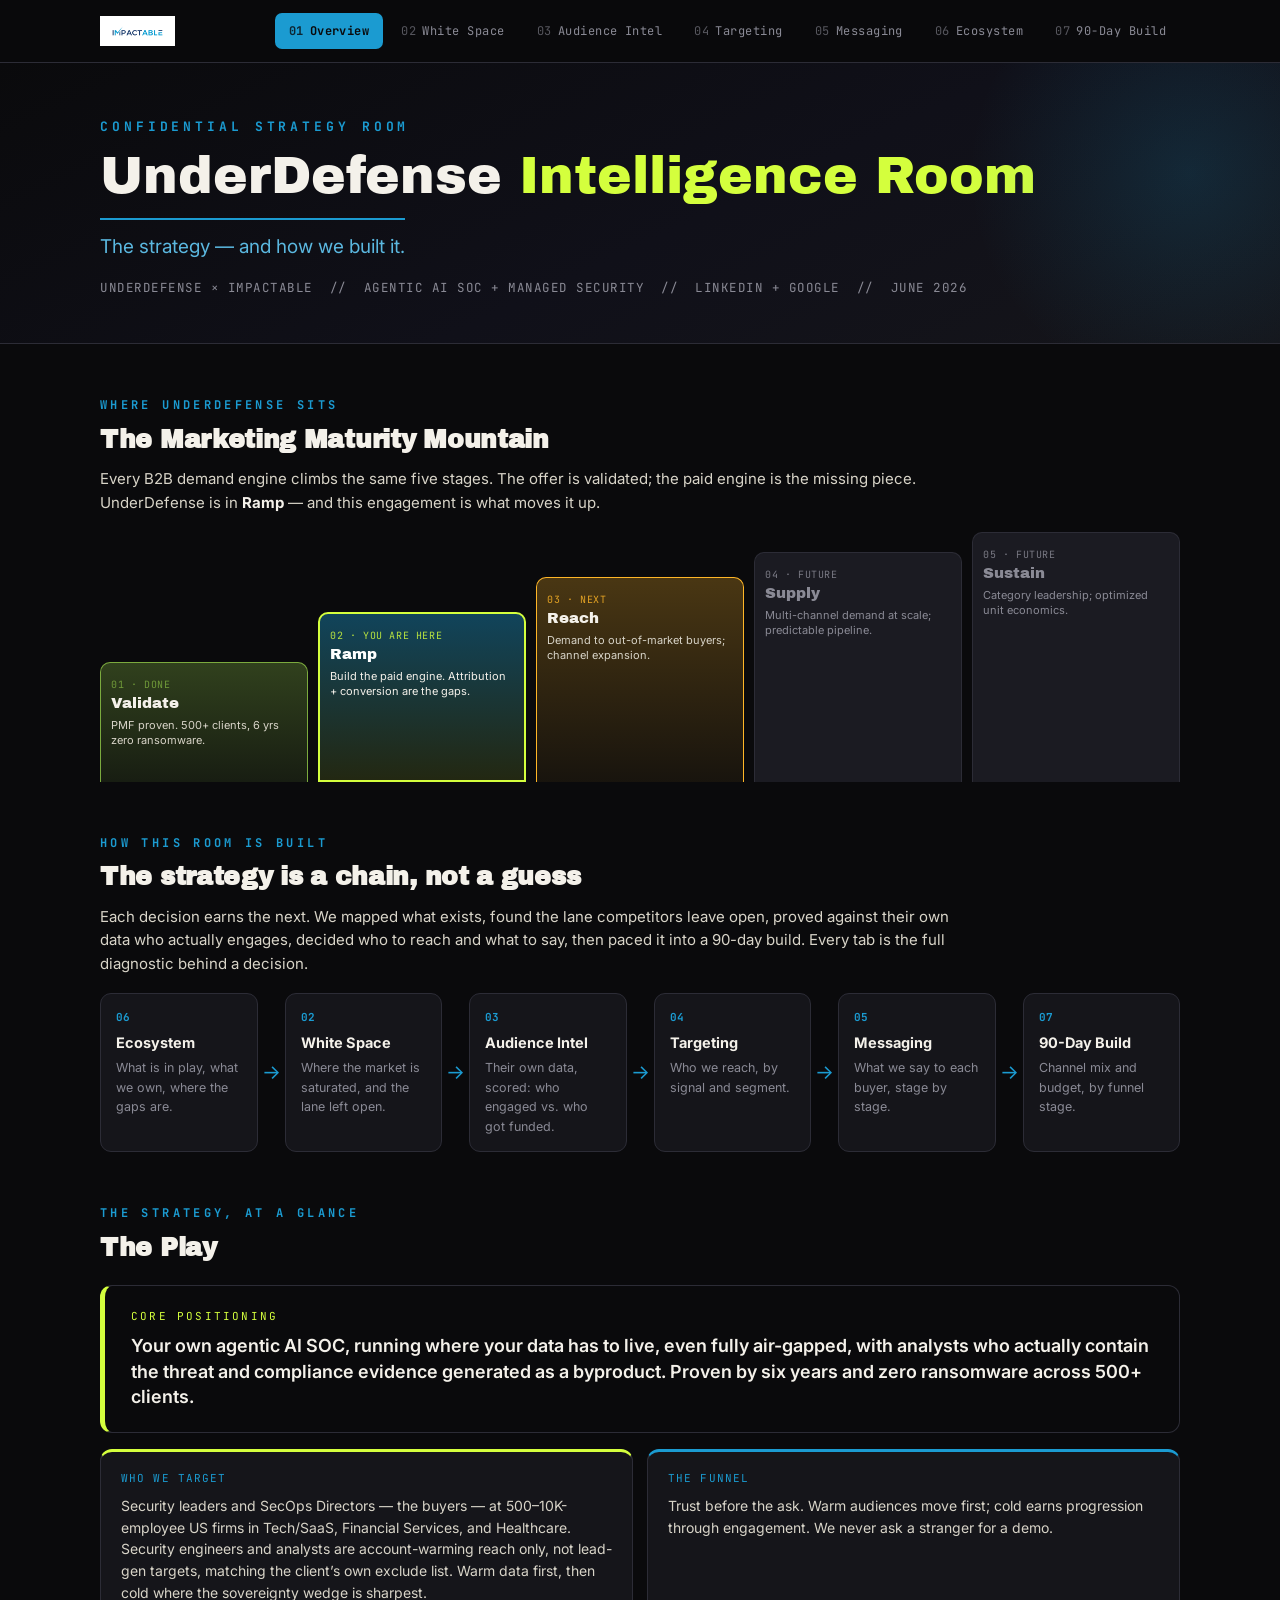
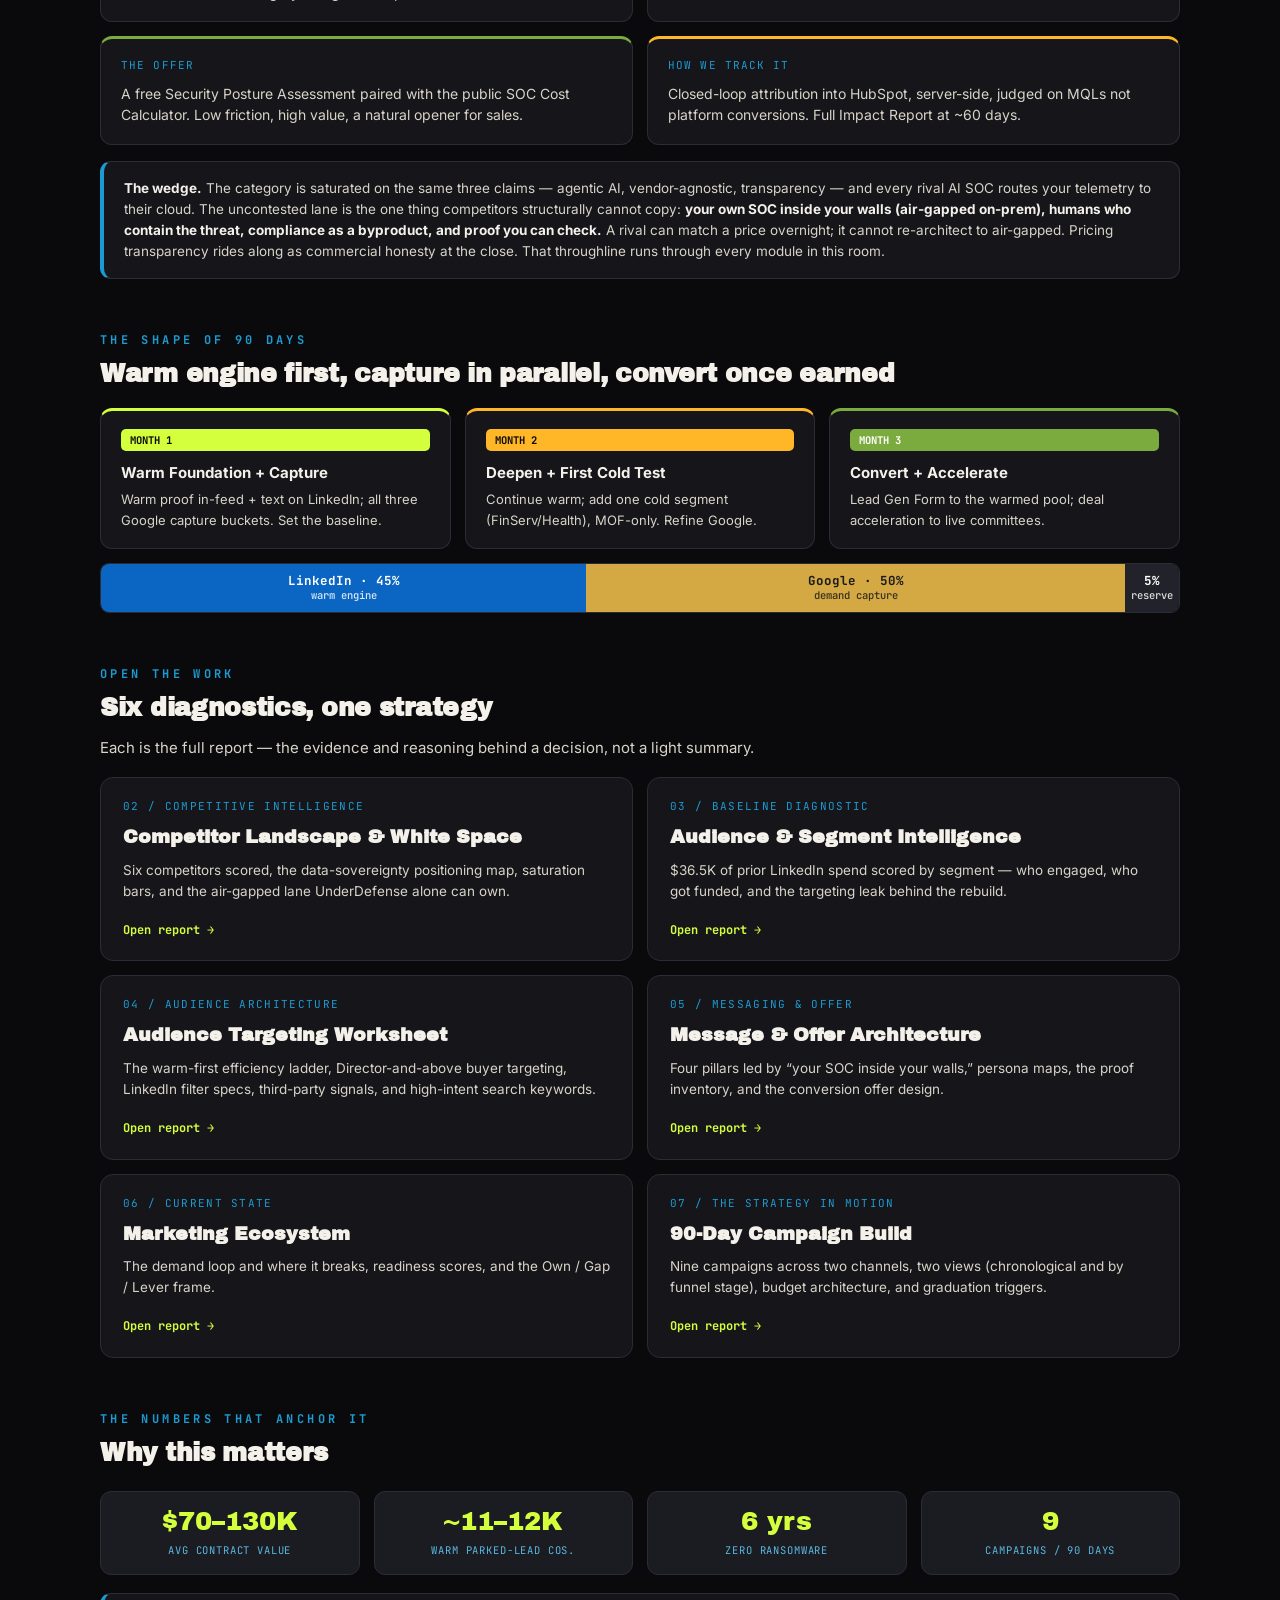
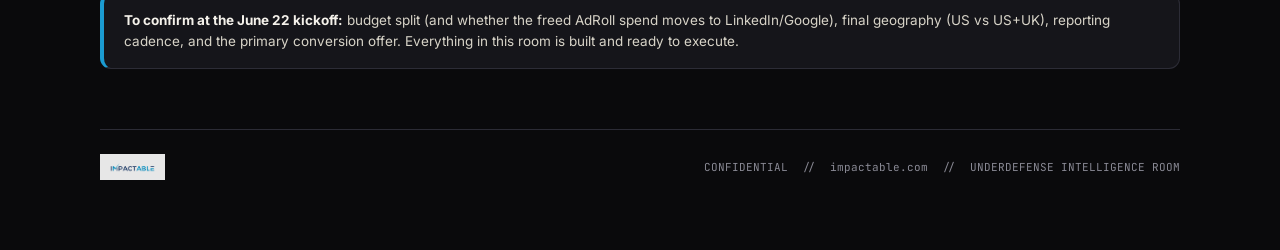
==== commit c01b8af2: "Adopt updated index story; align targeting/ecosystem and adjust roadmap to the sovereignty wedge - i" ====
--- a/index.html
+++ b/index.html
@@ -340,10 +340,10 @@
   <div class="seckick">The strategy, at a glance</div>
   <h2 class="sec">The Play</h2>
   <div class="callout"><div class="l">Core Positioning</div>
-    <p>An agentic AI SOC backed by analysts who actually contain the threat, with incident response and compliance included and pricing you can see, proven by six years and zero ransomware across 500+ clients.</p></div>
+    <p>Your own agentic AI SOC, running where your data has to live, even fully air-gapped, with analysts who actually contain the threat and compliance evidence generated as a byproduct. Proven by six years and zero ransomware across 500+ clients.</p></div>
   <div class="grid g2" style="margin-top:16px">
     <div class="card acc-canopy"><div class="mono" style="font-size:11px;color:var(--blue);letter-spacing:.1em">WHO WE TARGET</div>
-      <p style="font-size:14px;color:var(--chalk);margin-top:8px">Security leaders and the SecOps Directors who recommend up, at 500&ndash;10K-employee US firms in Tech/SaaS, Financial Services, and Healthcare. Warm data first, then cold where the wedge is sharpest.</p></div>
+      <p style="font-size:14px;color:var(--chalk);margin-top:8px">Security leaders and SecOps Directors &mdash; the buyers &mdash; at 500&ndash;10K-employee US firms in Tech/SaaS, Financial Services, and Healthcare. Security engineers and analysts are account-warming reach only, not lead-gen targets, matching the client&rsquo;s own exclude list. Warm data first, then cold where the sovereignty wedge is sharpest.</p></div>
     <div class="card acc-blue"><div class="mono" style="font-size:11px;color:var(--blue);letter-spacing:.1em">THE FUNNEL</div>
       <p style="font-size:14px;color:var(--chalk);margin-top:8px">Trust before the ask. Warm audiences move first; cold earns progression through engagement. We never ask a stranger for a demo.</p></div>
     <div class="card acc-moss"><div class="mono" style="font-size:11px;color:var(--blue);letter-spacing:.1em">THE OFFER</div>
@@ -351,7 +351,7 @@
     <div class="card acc-clay"><div class="mono" style="font-size:11px;color:var(--blue);letter-spacing:.1em">HOW WE TRACK IT</div>
       <p style="font-size:14px;color:var(--chalk);margin-top:8px">Closed-loop attribution into HubSpot, server-side, judged on MQLs not platform conversions. Full Impact Report at ~60 days.</p></div>
   </div>
-  <div class="note"><b>The wedge.</b> The category is saturated on the same three claims &mdash; agentic AI, vendor-agnostic, transparency. The uncontested lane is what competitors hide: <b>a price you can see, outcomes you own (humans contain), IR and compliance included, and proof you can check.</b> That throughline runs through every module in this room.</div>
+  <div class="note"><b>The wedge.</b> The category is saturated on the same three claims &mdash; agentic AI, vendor-agnostic, transparency &mdash; and every rival AI SOC routes your telemetry to their cloud. The uncontested lane is the one thing competitors structurally cannot copy: <b>your own SOC inside your walls (air-gapped on-prem), humans who contain the threat, compliance as a byproduct, and proof you can check.</b> A rival can match a price overnight; it cannot re-architect to air-gapped. Pricing transparency rides along as commercial honesty at the close. That throughline runs through every module in this room.</div>
 
   <!-- 90-DAY SHAPE -->
   <div class="seckick">The shape of 90 days</div>
@@ -372,10 +372,10 @@
   <h2 class="sec">Six diagnostics, one strategy</h2>
   <p class="lead">Each is the full report &mdash; the evidence and reasoning behind a decision, not a light summary.</p>
   <div class="grid g2" style="margin-top:14px">
-    <a class="mod" href="white-space.html"><div class="tagn">02 / COMPETITIVE INTELLIGENCE</div><h3>Competitor Landscape &amp; White Space</h3><p>Six competitors scored, the positioning map, saturation bars, and the lane UnderDefense can own.</p><span class="open">Open report</span></a>
+    <a class="mod" href="white-space.html"><div class="tagn">02 / COMPETITIVE INTELLIGENCE</div><h3>Competitor Landscape &amp; White Space</h3><p>Six competitors scored, the data-sovereignty positioning map, saturation bars, and the air-gapped lane UnderDefense alone can own.</p><span class="open">Open report</span></a>
     <a class="mod" href="audience-intel.html"><div class="tagn">03 / BASELINE DIAGNOSTIC</div><h3>Audience &amp; Segment Intelligence</h3><p>$36.5K of prior LinkedIn spend scored by segment &mdash; who engaged, who got funded, and the targeting leak behind the rebuild.</p><span class="open">Open report</span></a>
-    <a class="mod" href="targeting.html"><div class="tagn">04 / AUDIENCE ARCHITECTURE</div><h3>Audience Targeting Worksheet</h3><p>The warm-first efficiency ladder, LinkedIn filter specs, third-party signals, and high-intent search keywords.</p><span class="open">Open report</span></a>
-    <a class="mod" href="messaging.html"><div class="tagn">05 / MESSAGING &amp; OFFER</div><h3>Message &amp; Offer Architecture</h3><p>Four pillars from the white space, persona maps, the proof inventory, and the conversion offer design.</p><span class="open">Open report</span></a>
+    <a class="mod" href="targeting.html"><div class="tagn">04 / AUDIENCE ARCHITECTURE</div><h3>Audience Targeting Worksheet</h3><p>The warm-first efficiency ladder, Director-and-above buyer targeting, LinkedIn filter specs, third-party signals, and high-intent search keywords.</p><span class="open">Open report</span></a>
+    <a class="mod" href="messaging.html"><div class="tagn">05 / MESSAGING &amp; OFFER</div><h3>Message &amp; Offer Architecture</h3><p>Four pillars led by &ldquo;your SOC inside your walls,&rdquo; persona maps, the proof inventory, and the conversion offer design.</p><span class="open">Open report</span></a>
     <a class="mod" href="ecosystem.html"><div class="tagn">06 / CURRENT STATE</div><h3>Marketing Ecosystem</h3><p>The demand loop and where it breaks, readiness scores, and the Own / Gap / Lever frame.</p><span class="open">Open report</span></a>
     <a class="mod" href="campaign-build.html"><div class="tagn">07 / THE STRATEGY IN MOTION</div><h3>90-Day Campaign Build</h3><p>Nine campaigns across two channels, two views (chronological and by funnel stage), budget architecture, and graduation triggers.</p><span class="open">Open report</span></a>
   </div>
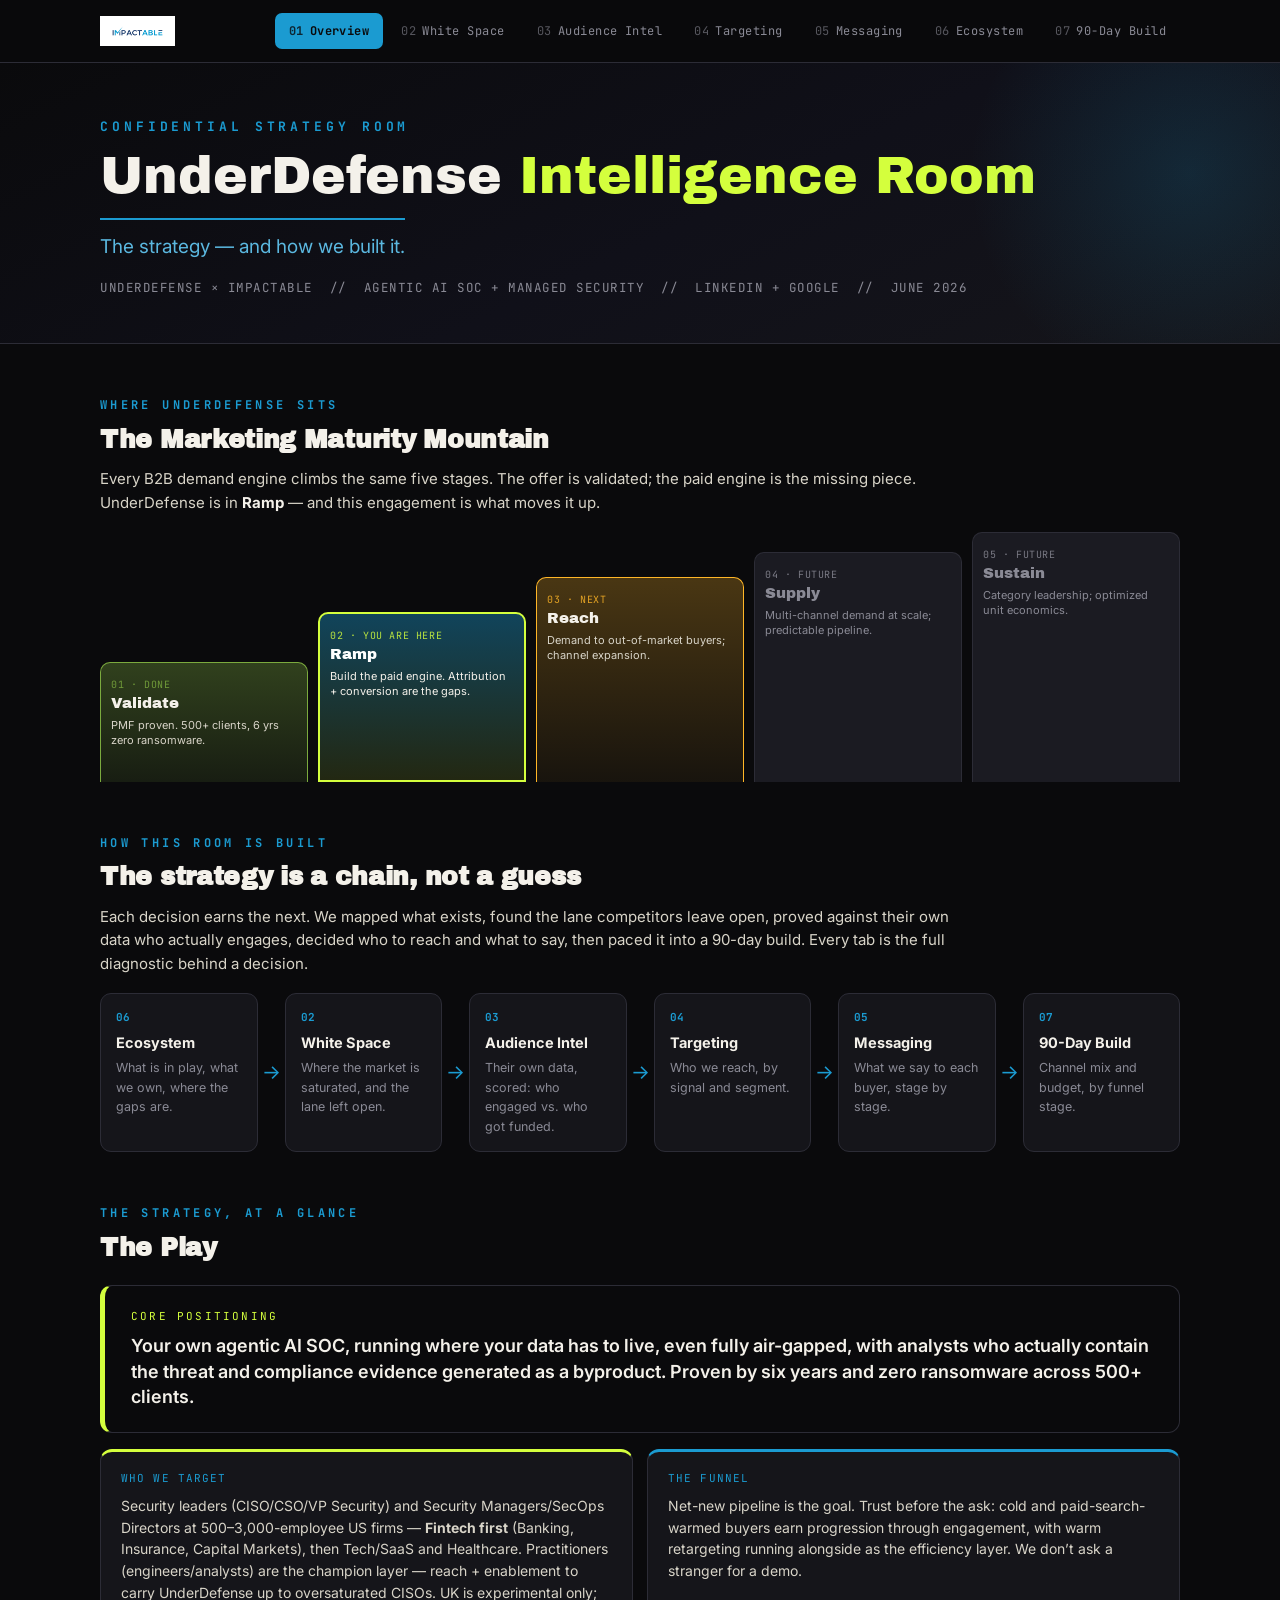
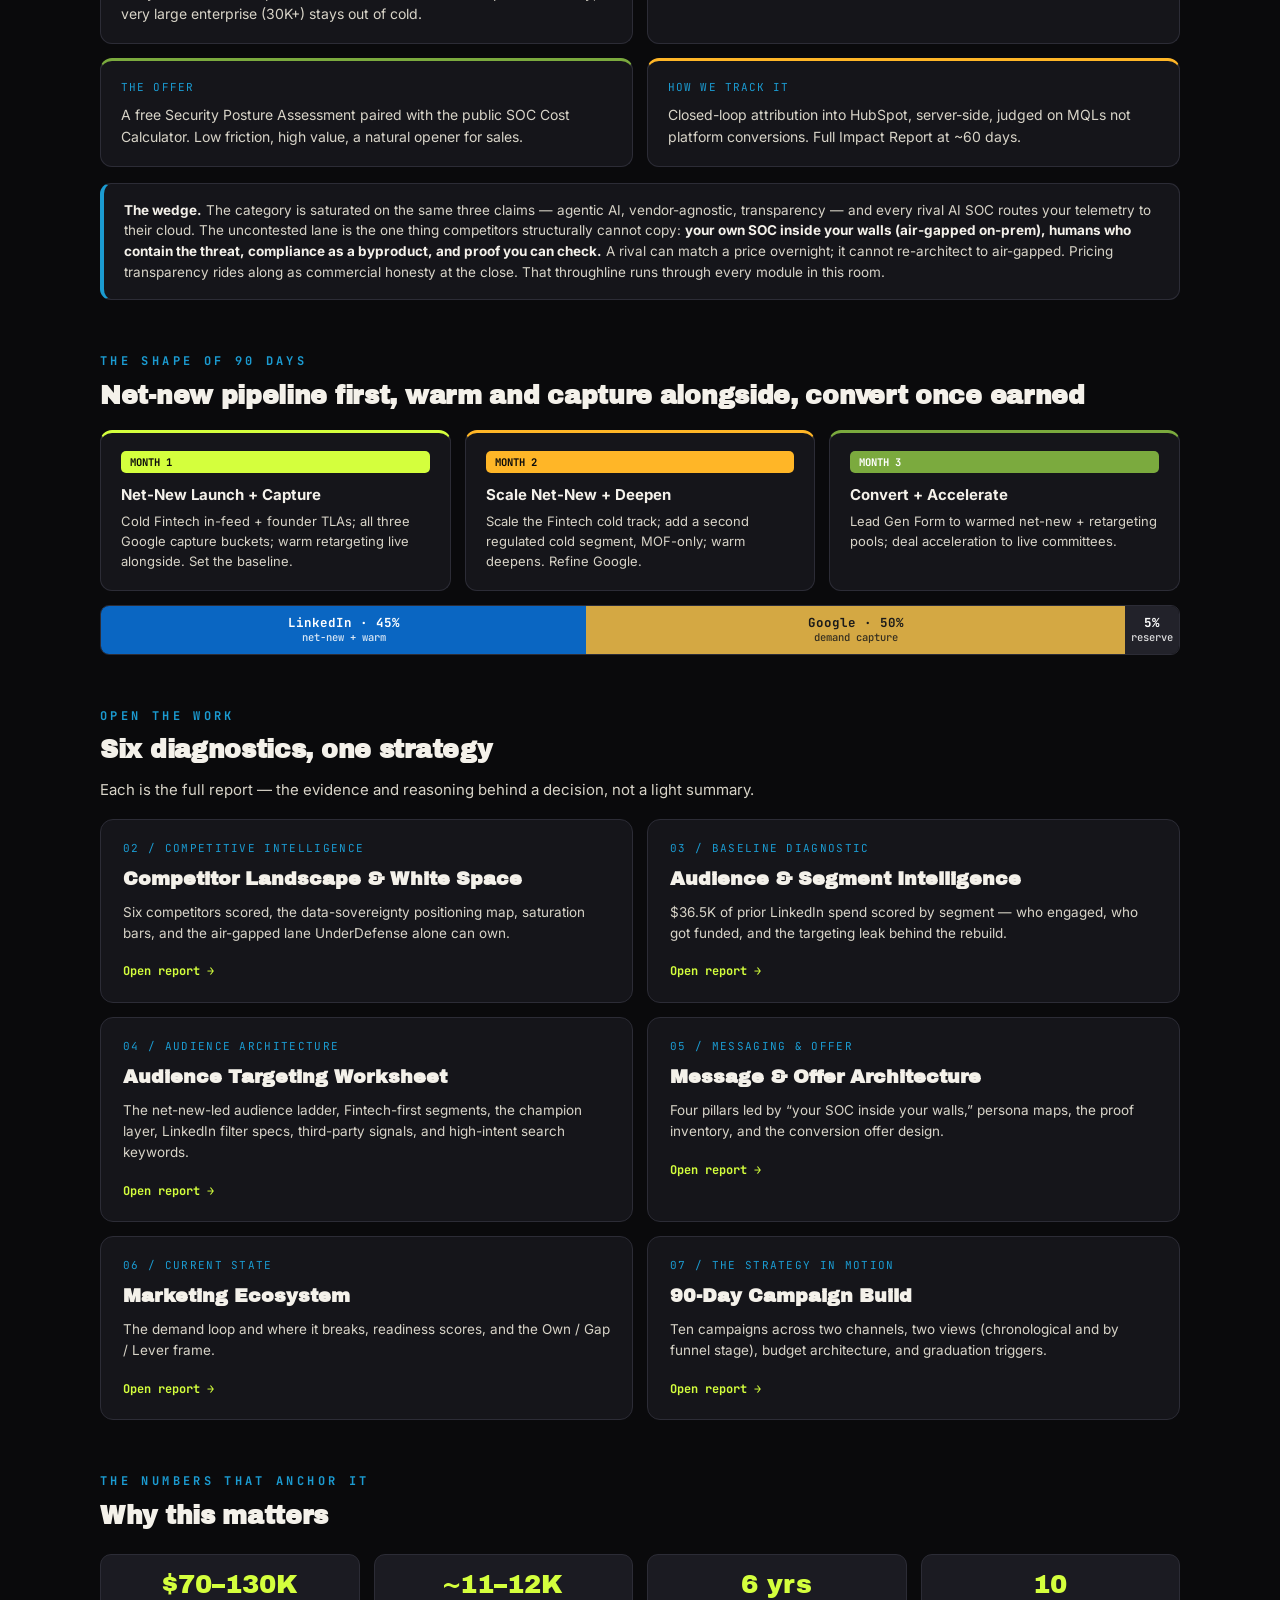
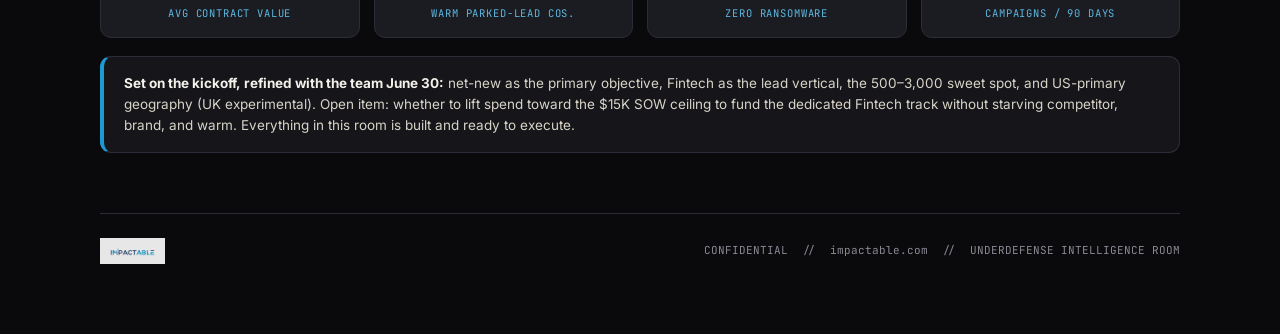
==== commit aa8a3520: "Update index.html" ====
--- a/index.html
+++ b/index.html
@@ -343,9 +343,9 @@
     <p>Your own agentic AI SOC, running where your data has to live, even fully air-gapped, with analysts who actually contain the threat and compliance evidence generated as a byproduct. Proven by six years and zero ransomware across 500+ clients.</p></div>
   <div class="grid g2" style="margin-top:16px">
     <div class="card acc-canopy"><div class="mono" style="font-size:11px;color:var(--blue);letter-spacing:.1em">WHO WE TARGET</div>
-      <p style="font-size:14px;color:var(--chalk);margin-top:8px">Security leaders and SecOps Directors &mdash; the buyers &mdash; at 500&ndash;10K-employee US firms in Tech/SaaS, Financial Services, and Healthcare. Security engineers and analysts are account-warming reach only, not lead-gen targets, matching the client&rsquo;s own exclude list. Warm data first, then cold where the sovereignty wedge is sharpest.</p></div>
+      <p style="font-size:14px;color:var(--chalk);margin-top:8px">Security leaders (CISO/CSO/VP Security) and Security Managers/SecOps Directors at 500&ndash;3,000-employee US firms &mdash; <b>Fintech first</b> (Banking, Insurance, Capital Markets), then Tech/SaaS and Healthcare. Practitioners (engineers/analysts) are the champion layer &mdash; reach + enablement to carry UnderDefense up to oversaturated CISOs. UK is experimental only; very large enterprise (30K+) stays out of cold.</p></div>
     <div class="card acc-blue"><div class="mono" style="font-size:11px;color:var(--blue);letter-spacing:.1em">THE FUNNEL</div>
-      <p style="font-size:14px;color:var(--chalk);margin-top:8px">Trust before the ask. Warm audiences move first; cold earns progression through engagement. We never ask a stranger for a demo.</p></div>
+      <p style="font-size:14px;color:var(--chalk);margin-top:8px">Net-new pipeline is the goal. Trust before the ask: cold and paid-search-warmed buyers earn progression through engagement, with warm retargeting running alongside as the efficiency layer. We don&rsquo;t ask a stranger for a demo.</p></div>
     <div class="card acc-moss"><div class="mono" style="font-size:11px;color:var(--blue);letter-spacing:.1em">THE OFFER</div>
       <p style="font-size:14px;color:var(--chalk);margin-top:8px">A free Security Posture Assessment paired with the public SOC Cost Calculator. Low friction, high value, a natural opener for sales.</p></div>
     <div class="card acc-clay"><div class="mono" style="font-size:11px;color:var(--blue);letter-spacing:.1em">HOW WE TRACK IT</div>
@@ -355,14 +355,14 @@
 
   <!-- 90-DAY SHAPE -->
   <div class="seckick">The shape of 90 days</div>
-  <h2 class="sec">Warm engine first, capture in parallel, convert once earned</h2>
+  <h2 class="sec">Net-new pipeline first, warm and capture alongside, convert once earned</h2>
   <div class="grid g3" style="margin-top:14px">
-    <div class="card acc-canopy"><div class="pill p-canopy">MONTH 1</div><h4 style="margin:10px 0 5px;font-size:15px">Warm Foundation + Capture</h4><p style="font-size:13px;color:var(--chalk)">Warm proof in-feed + text on LinkedIn; all three Google capture buckets. Set the baseline.</p></div>
-    <div class="card acc-clay"><div class="pill p-clay">MONTH 2</div><h4 style="margin:10px 0 5px;font-size:15px">Deepen + First Cold Test</h4><p style="font-size:13px;color:var(--chalk)">Continue warm; add one cold segment (FinServ/Health), MOF-only. Refine Google.</p></div>
-    <div class="card acc-moss"><div class="pill p-moss">MONTH 3</div><h4 style="margin:10px 0 5px;font-size:15px">Convert + Accelerate</h4><p style="font-size:13px;color:var(--chalk)">Lead Gen Form to the warmed pool; deal acceleration to live committees.</p></div>
+    <div class="card acc-canopy"><div class="pill p-canopy">MONTH 1</div><h4 style="margin:10px 0 5px;font-size:15px">Net-New Launch + Capture</h4><p style="font-size:13px;color:var(--chalk)">Cold Fintech in-feed + founder TLAs; all three Google capture buckets; warm retargeting live alongside. Set the baseline.</p></div>
+    <div class="card acc-clay"><div class="pill p-clay">MONTH 2</div><h4 style="margin:10px 0 5px;font-size:15px">Scale Net-New + Deepen</h4><p style="font-size:13px;color:var(--chalk)">Scale the Fintech cold track; add a second regulated cold segment, MOF-only; warm deepens. Refine Google.</p></div>
+    <div class="card acc-moss"><div class="pill p-moss">MONTH 3</div><h4 style="margin:10px 0 5px;font-size:15px">Convert + Accelerate</h4><p style="font-size:13px;color:var(--chalk)">Lead Gen Form to warmed net-new + retargeting pools; deal acceleration to live committees.</p></div>
   </div>
   <div class="bbar">
-    <div class="b-li">LinkedIn &middot; 45%<span>warm engine</span></div>
+    <div class="b-li">LinkedIn &middot; 45%<span>net-new + warm</span></div>
     <div class="b-g">Google &middot; 50%<span>demand capture</span></div>
     <div class="b-r">5%<span>reserve</span></div>
   </div>
@@ -374,10 +374,10 @@
   <div class="grid g2" style="margin-top:14px">
     <a class="mod" href="white-space.html"><div class="tagn">02 / COMPETITIVE INTELLIGENCE</div><h3>Competitor Landscape &amp; White Space</h3><p>Six competitors scored, the data-sovereignty positioning map, saturation bars, and the air-gapped lane UnderDefense alone can own.</p><span class="open">Open report</span></a>
     <a class="mod" href="audience-intel.html"><div class="tagn">03 / BASELINE DIAGNOSTIC</div><h3>Audience &amp; Segment Intelligence</h3><p>$36.5K of prior LinkedIn spend scored by segment &mdash; who engaged, who got funded, and the targeting leak behind the rebuild.</p><span class="open">Open report</span></a>
-    <a class="mod" href="targeting.html"><div class="tagn">04 / AUDIENCE ARCHITECTURE</div><h3>Audience Targeting Worksheet</h3><p>The warm-first efficiency ladder, Director-and-above buyer targeting, LinkedIn filter specs, third-party signals, and high-intent search keywords.</p><span class="open">Open report</span></a>
+    <a class="mod" href="targeting.html"><div class="tagn">04 / AUDIENCE ARCHITECTURE</div><h3>Audience Targeting Worksheet</h3><p>The net-new-led audience ladder, Fintech-first segments, the champion layer, LinkedIn filter specs, third-party signals, and high-intent search keywords.</p><span class="open">Open report</span></a>
     <a class="mod" href="messaging.html"><div class="tagn">05 / MESSAGING &amp; OFFER</div><h3>Message &amp; Offer Architecture</h3><p>Four pillars led by &ldquo;your SOC inside your walls,&rdquo; persona maps, the proof inventory, and the conversion offer design.</p><span class="open">Open report</span></a>
     <a class="mod" href="ecosystem.html"><div class="tagn">06 / CURRENT STATE</div><h3>Marketing Ecosystem</h3><p>The demand loop and where it breaks, readiness scores, and the Own / Gap / Lever frame.</p><span class="open">Open report</span></a>
-    <a class="mod" href="campaign-build.html"><div class="tagn">07 / THE STRATEGY IN MOTION</div><h3>90-Day Campaign Build</h3><p>Nine campaigns across two channels, two views (chronological and by funnel stage), budget architecture, and graduation triggers.</p><span class="open">Open report</span></a>
+    <a class="mod" href="campaign-build.html"><div class="tagn">07 / THE STRATEGY IN MOTION</div><h3>90-Day Campaign Build</h3><p>Ten campaigns across two channels, two views (chronological and by funnel stage), budget architecture, and graduation triggers.</p><span class="open">Open report</span></a>
   </div>
 
   <!-- KEY NUMBERS -->
@@ -387,9 +387,9 @@
     <div class="stat"><div class="v">$70&ndash;130K</div><div class="k">Avg contract value</div></div>
     <div class="stat"><div class="v">~11&ndash;12K</div><div class="k">Warm parked-lead cos.</div></div>
     <div class="stat"><div class="v">6 yrs</div><div class="k">Zero ransomware</div></div>
-    <div class="stat"><div class="v">9</div><div class="k">Campaigns / 90 days</div></div>
-  </div>
-  <div class="note" style="margin-top:18px"><b>To confirm at the June 22 kickoff:</b> budget split (and whether the freed AdRoll spend moves to LinkedIn/Google), final geography (US vs US+UK), reporting cadence, and the primary conversion offer. Everything in this room is built and ready to execute.</div>
+    <div class="stat"><div class="v">10</div><div class="k">Campaigns / 90 days</div></div>
+  </div>
+  <div class="note" style="margin-top:18px"><b>Set on the kickoff, refined with the team June 30:</b> net-new as the primary objective, Fintech as the lead vertical, the 500&ndash;3,000 sweet spot, and US-primary geography (UK experimental). Open item: whether to lift spend toward the $15K SOW ceiling to fund the dedicated Fintech track without starving competitor, brand, and warm. Everything in this room is built and ready to execute.</div>
 
   <div class="foot"><div class="fm"></div><div class="ft">CONFIDENTIAL &nbsp;//&nbsp; impactable.com &nbsp;//&nbsp; UNDERDEFENSE INTELLIGENCE ROOM</div></div>
 
